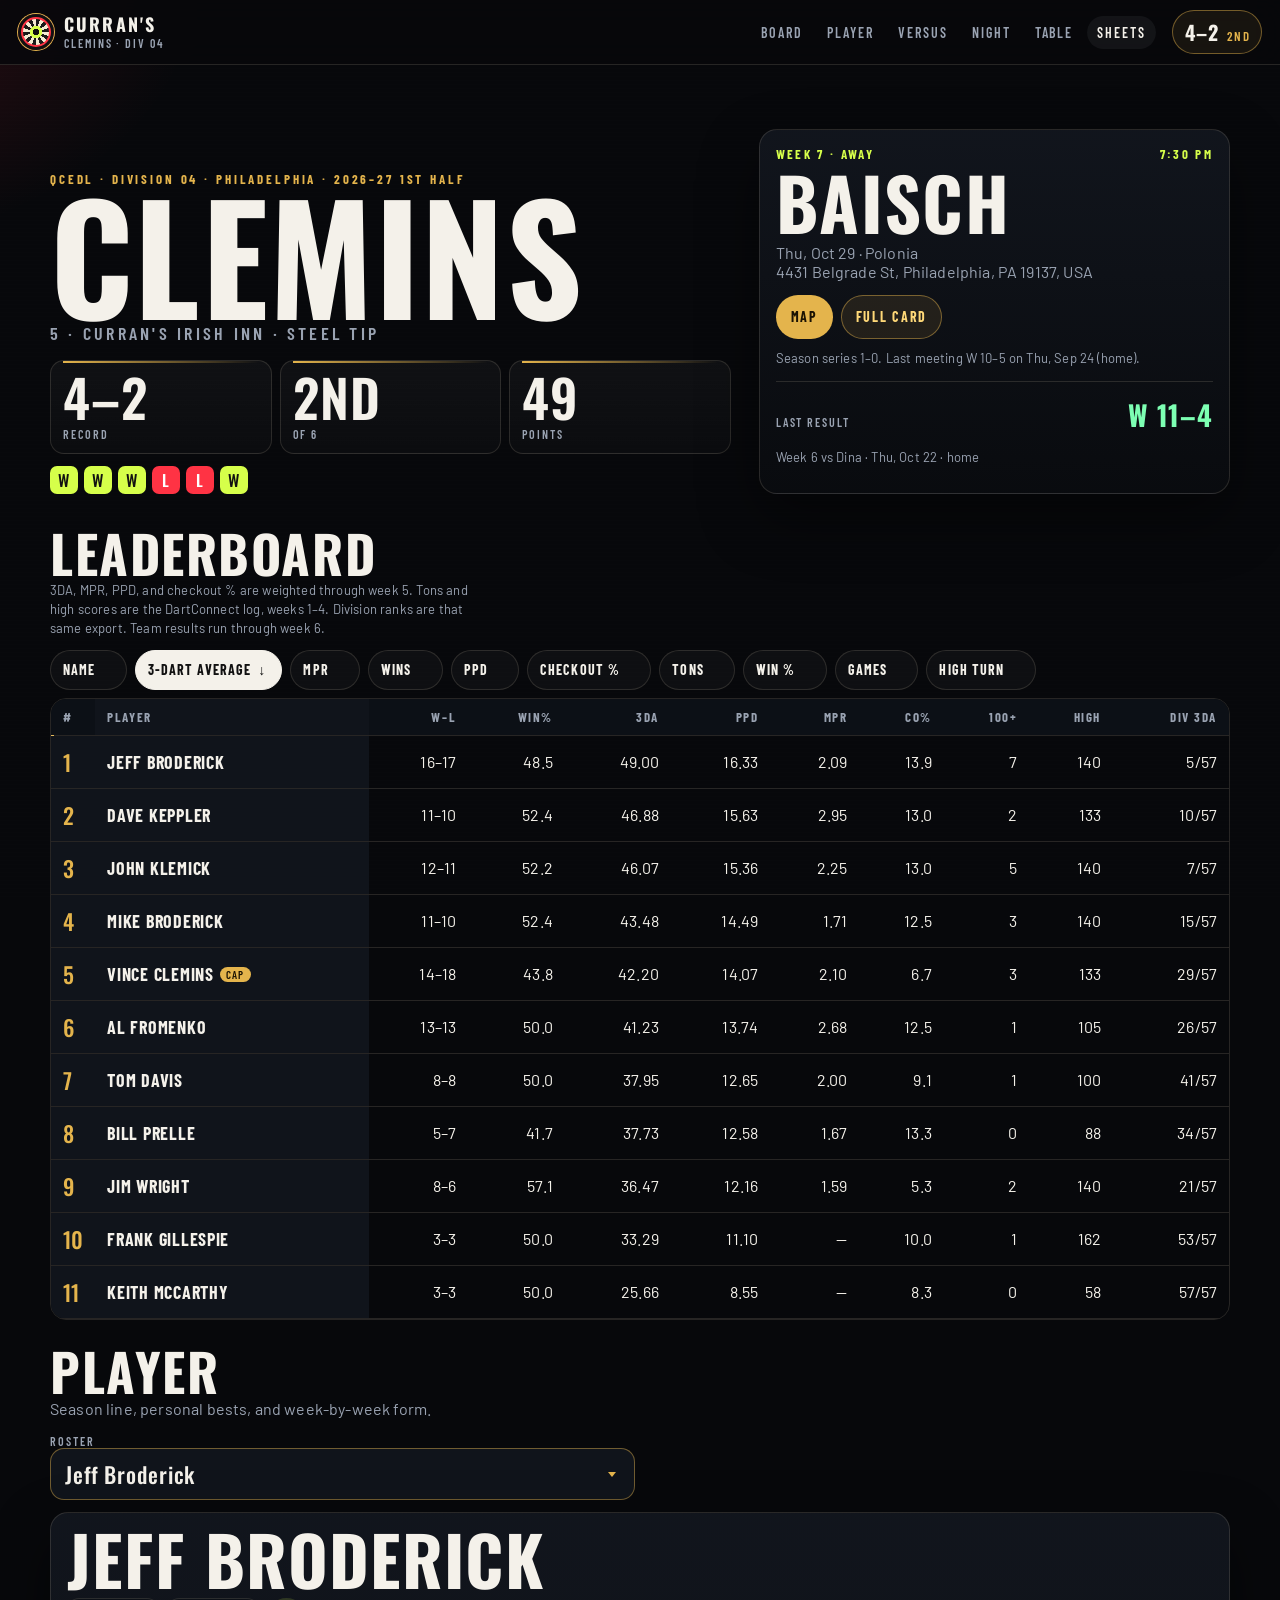
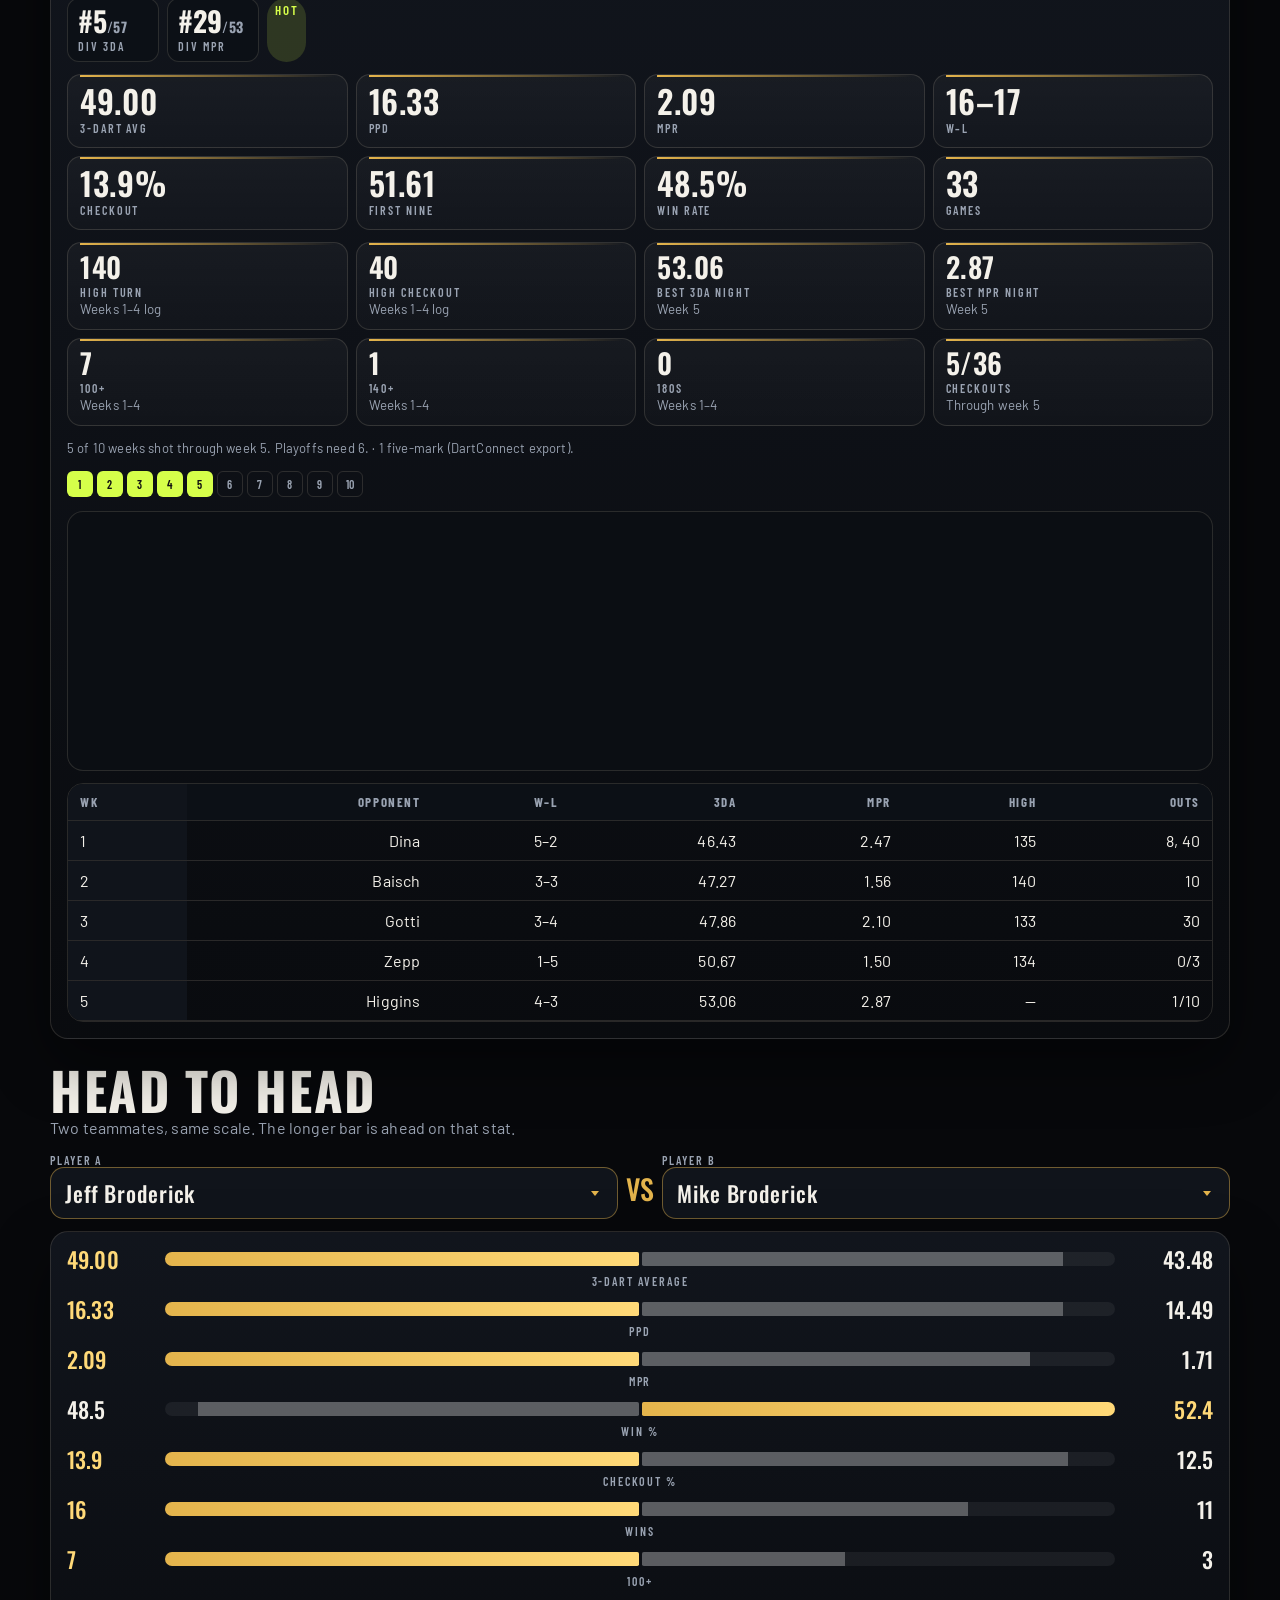
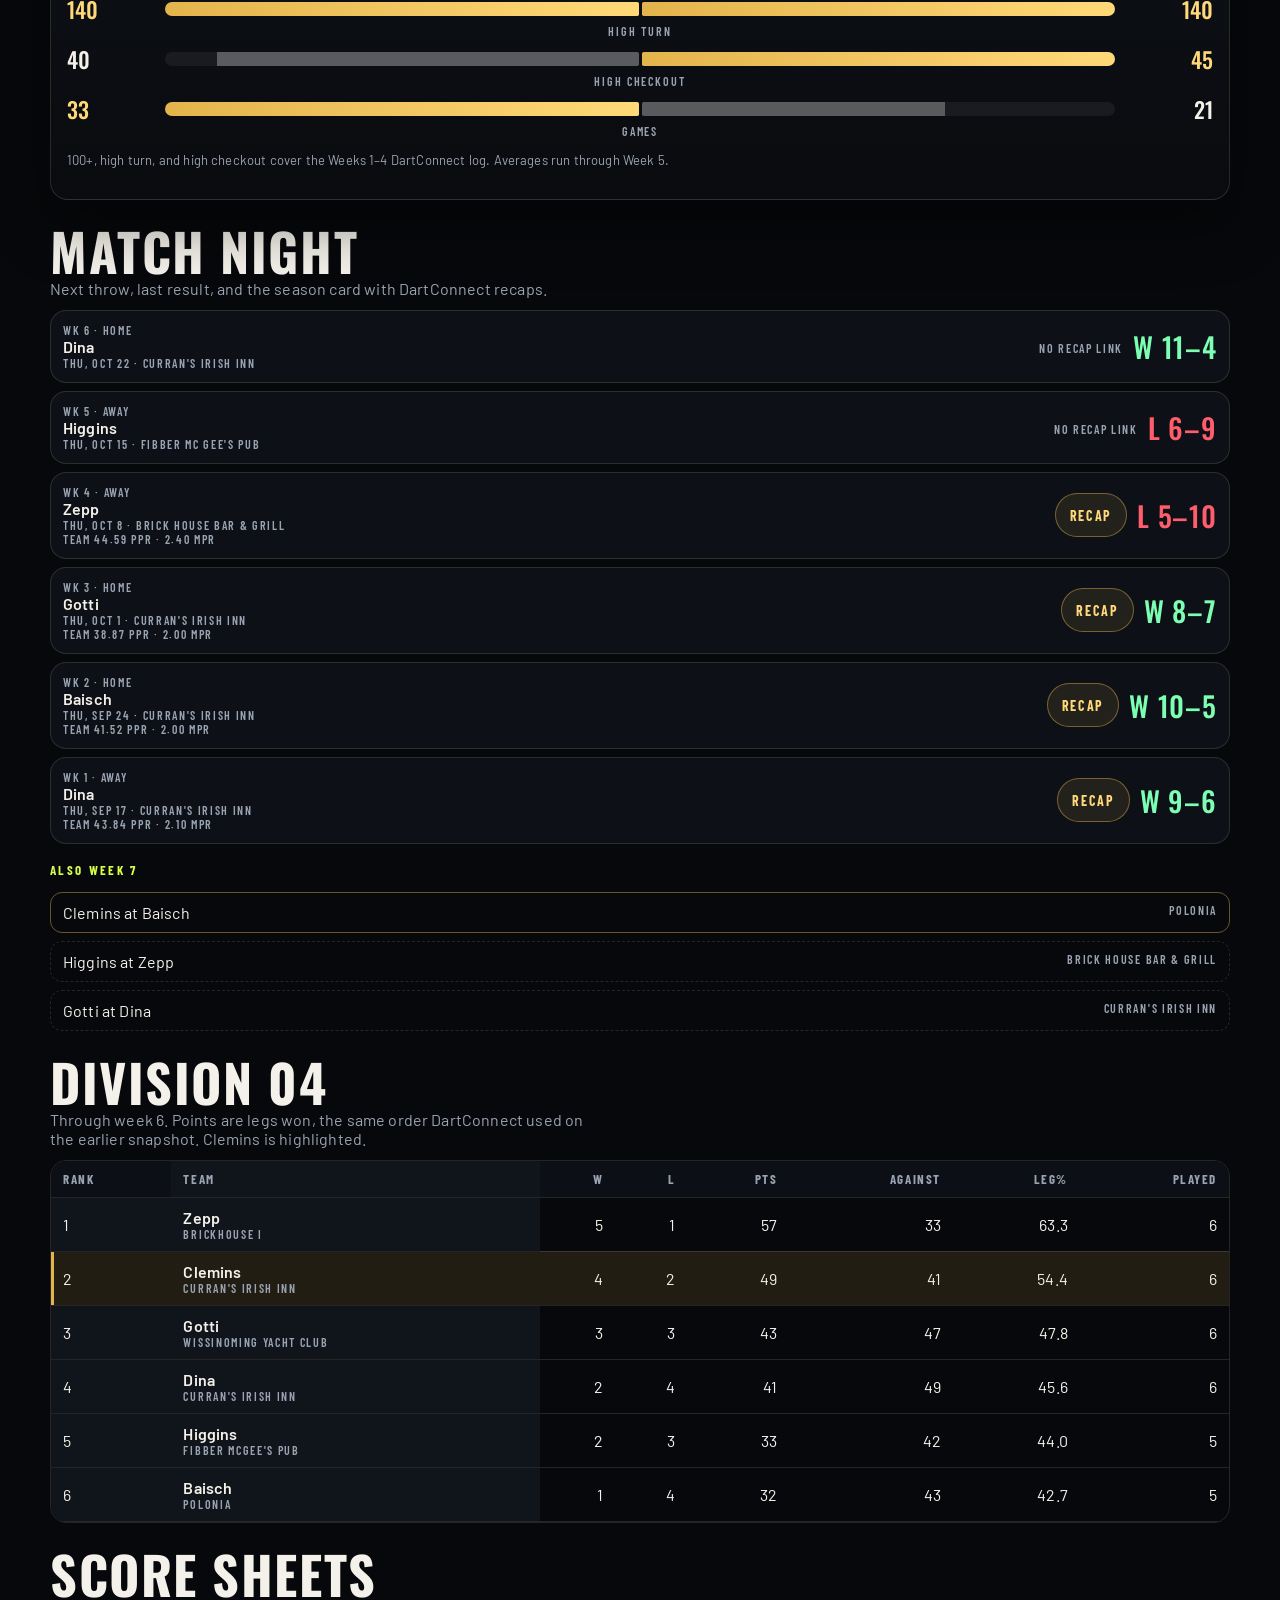
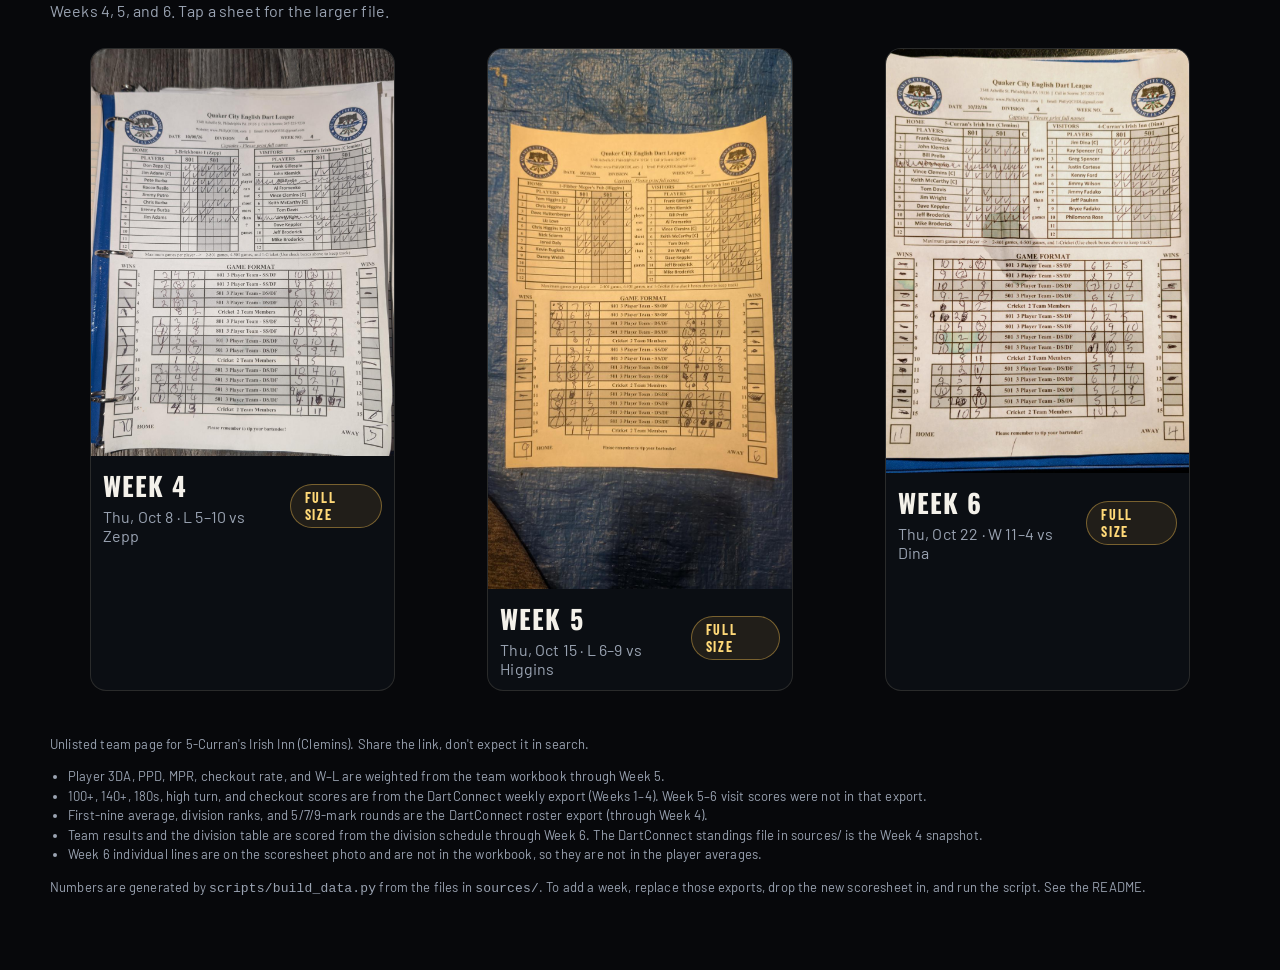
==== index.html @ c2264dbf "Add the Clemins Division 04 board for GitHub Pages. Static scoreboard for 5-Curran's Irish Inn: sort" ====
<!DOCTYPE html>
<html lang="en">
<head>
  <meta charset="utf-8">
  <meta name="viewport" content="width=device-width, initial-scale=1">
  <meta name="robots" content="noindex, nofollow">
  <meta name="theme-color" content="#07080b">
  <title>Clemins · Curran's Irish Inn · QCEDL Division 04</title>
  <meta name="description" content="5-Curran's Irish Inn (Clemins), QCEDL Division 04, Philadelphia. 2026–27 first half leaderboard, player form, head-to-head, standings, and match night.">
  <link rel="canonical" href="https://broderick122.github.io/Div4-darts/">
  <meta property="og:type" content="website">
  <meta property="og:site_name" content="Clemins · Division 04">
  <meta property="og:title" content="Clemins · Curran's Irish Inn · QCEDL Div 04">
  <meta property="og:description" content="Thursday night steel tip. Leaderboard, form charts, head-to-head, standings, and the next match for 5-Curran's Irish Inn (Clemins).">
  <meta property="og:url" content="https://broderick122.github.io/Div4-darts/">
  <meta property="og:image" content="https://broderick122.github.io/Div4-darts/assets/og.jpg">
  <meta property="og:image:width" content="1200">
  <meta property="og:image:height" content="630">
  <meta name="twitter:card" content="summary_large_image">
  <meta name="twitter:title" content="Clemins · Curran's Irish Inn · QCEDL Div 04">
  <meta name="twitter:description" content="Thursday night steel tip. Leaderboard, form, standings, and match night for the Clemins roster.">
  <meta name="twitter:image" content="https://broderick122.github.io/Div4-darts/assets/og.jpg">
  <link rel="icon" href="favicon.svg" type="image/svg+xml">
  <link rel="apple-touch-icon" href="assets/apple-touch.png">
  <link rel="stylesheet" href="css/styles.css">
</head>
<body>
  <a class="skip" href="#board">Skip to the leaderboard</a>
  <header class="top">
    <div class="brand">
      <div class="mark" aria-hidden="true"></div>
      <div>
        <div class="brand-name">CURRAN'S</div>
        <div class="brand-sub">Clemins · Div 04</div>
      </div>
    </div>
    <nav class="top-nav" aria-label="Sections">
      <a href="#board">Board</a>
      <a href="#player">Player</a>
      <a href="#compare">Versus</a>
      <a href="#night">Night</a>
      <a href="#standings">Table</a>
      <a href="#sheets">Sheets</a>
    </nav>
    <div class="record-pill" id="record-pill" aria-live="polite">
      <strong>—</strong><span>DIV 04</span>
    </div>
  </header>

  <main>
    <section class="hero" id="top">
      <div>
        <p class="kicker">QCEDL · Division 04 · Philadelphia · 2026–27 1st half</p>
        <h1>CLEMINS</h1>
        <p class="bar-line">5 · Curran's Irish Inn · Steel tip</p>
        <div class="stat-row" id="hero-stats"></div>
        <div class="form" id="hero-form" aria-label="Season form"></div>
      </div>
      <aside class="next-card" id="hero-next" aria-label="Next match"></aside>
    </section>

    <section id="board">
      <div class="section-head">
        <div>
          <h2>LEADERBOARD</h2>
          <p id="board-blurb" class="board-note"></p>
        </div>
      </div>
      <div class="sorts" id="sorts" role="group" aria-label="Sort the leaderboard"></div>
      <p class="sr" id="sort-status" aria-live="polite"></p>
      <div class="cards" id="board-cards"></div>
      <div class="table-wrap">
        <table class="board-table" id="board-table">
          <thead>
            <tr>
              <th class="name">#</th>
              <th class="name sortable" data-sort="name">Player</th>
              <th class="sortable" data-sort="wins">W–L</th>
              <th class="sortable" data-sort="win_pct">Win%</th>
              <th class="sortable" data-sort="ppr_3da">3DA</th>
              <th class="sortable" data-sort="ppd">PPD</th>
              <th class="sortable" data-sort="mpr">MPR</th>
              <th class="sortable" data-sort="checkout_pct">CO%</th>
              <th class="sortable" data-sort="tons_100">100+</th>
              <th class="sortable" data-sort="high_turn">High</th>
              <th>Div 3DA</th>
            </tr>
          </thead>
          <tbody></tbody>
        </table>
      </div>
    </section>

    <section id="player">
      <div class="section-head">
        <div>
          <h2>PLAYER</h2>
          <p>Season line, personal bests, and week-by-week form.</p>
        </div>
      </div>
      <div class="picker-row">
        <label>
          <span class="lbl">Roster</span>
          <select class="picker" id="player-select" aria-label="Choose a player"></select>
        </label>
      </div>
      <div class="panel profile" id="profile"></div>
    </section>

    <section id="compare">
      <div class="section-head">
        <div>
          <h2>HEAD TO HEAD</h2>
          <p>Two teammates, same scale. The longer bar is ahead on that stat.</p>
        </div>
      </div>
      <div class="vs-head">
        <label>
          <span class="lbl">Player A</span>
          <select class="picker" id="compare-a" aria-label="First teammate"></select>
        </label>
        <div class="vs-mark">VS</div>
        <label>
          <span class="lbl">Player B</span>
          <select class="picker" id="compare-b" aria-label="Second teammate"></select>
        </label>
      </div>
      <div class="panel" style="padding:16px" id="versus"></div>
    </section>

    <section id="night">
      <div class="section-head">
        <div>
          <h2>MATCH NIGHT</h2>
          <p>Next throw, last result, and the season card with DartConnect recaps.</p>
        </div>
      </div>
      <div id="night-body"></div>
    </section>

    <section id="standings">
      <div class="section-head">
        <div>
          <h2>DIVISION 04</h2>
          <p id="stand-blurb"></p>
        </div>
      </div>
      <div class="stand-wrap">
        <table class="stand-table" id="stand-table">
          <thead>
            <tr>
              <th>Rank</th>
              <th class="team">Team</th>
              <th>W</th>
              <th>L</th>
              <th>Pts</th>
              <th>Against</th>
              <th>Leg%</th>
              <th>Played</th>
            </tr>
          </thead>
          <tbody></tbody>
        </table>
      </div>
    </section>

    <section id="sheets">
      <div class="section-head">
        <div>
          <h2>SCORE SHEETS</h2>
          <p>Weeks 4, 5, and 6. Tap a sheet for the larger file.</p>
        </div>
      </div>
      <div class="gallery" id="gallery"></div>
    </section>

    <footer class="colophon" id="colophon"></footer>
  </main>

  <nav class="dock" aria-label="Sections">
    <a href="#board">Board</a>
    <a href="#player">Player</a>
    <a href="#compare">Versus</a>
    <a href="#night">Night</a>
    <a href="#standings">Table</a>
    <a href="#sheets">Sheets</a>
  </nav>

  <div class="lightbox" id="lightbox" hidden>
    <header>
      <strong id="lightbox-title"></strong>
      <div style="display:flex;gap:8px">
        <a class="btn" id="lightbox-full" href="" target="_blank" rel="noopener">Full size</a>
        <button class="btn solid" type="button" id="lightbox-close">Close</button>
      </div>
    </header>
    <div class="frame">
      <img id="lightbox-img" alt="">
    </div>
  </div>

  <script src="js/vendor/chart.umd.min.js"></script>
  <script src="js/app.js"></script>
</body>
</html>
---- css/styles.css ----
/* Oswald and Barlow are used under the SIL Open Font License. */

@font-face {
  font-family: "Oswald";
  src: url("../fonts/oswald-500.woff2") format("woff2");
  font-weight: 500;
  font-style: normal;
  font-display: swap;
}
@font-face {
  font-family: "Oswald";
  src: url("../fonts/oswald-600.woff2") format("woff2");
  font-weight: 600;
  font-style: normal;
  font-display: swap;
}
@font-face {
  font-family: "Oswald";
  src: url("../fonts/oswald-700.woff2") format("woff2");
  font-weight: 700;
  font-style: normal;
  font-display: swap;
}
@font-face {
  font-family: "Barlow";
  src: url("../fonts/barlow-400.woff2") format("woff2");
  font-weight: 400;
  font-style: normal;
  font-display: swap;
}
@font-face {
  font-family: "Barlow";
  src: url("../fonts/barlow-500.woff2") format("woff2");
  font-weight: 500;
  font-style: normal;
  font-display: swap;
}
@font-face {
  font-family: "Barlow";
  src: url("../fonts/barlow-600.woff2") format("woff2");
  font-weight: 600;
  font-style: normal;
  font-display: swap;
}
@font-face {
  font-family: "Barlow Condensed";
  src: url("../fonts/barlow-condensed-600.woff2") format("woff2");
  font-weight: 600;
  font-style: normal;
  font-display: swap;
}
@font-face {
  font-family: "Barlow Condensed";
  src: url("../fonts/barlow-condensed-700.woff2") format("woff2");
  font-weight: 700;
  font-style: normal;
  font-display: swap;
}

:root {
  --bg: #07080b;
  --bg-raise: #10141b;
  --line: rgba(232, 220, 190, 0.14);
  --line-strong: rgba(228, 180, 76, 0.45);
  --brass: #e4b44c;
  --brass-2: #ffd978;
  --red: #ff3344;
  --green: #d6ff4a;
  --ice: #f4f1ea;
  --muted: #9aa3b2;
  --win: #7dffb3;
  --loss: #ff5d6c;
  --shadow: 0 24px 60px rgba(0, 0, 0, 0.45);
  --sans: "Barlow", "Avenir Next", "Segoe UI", sans-serif;
  --cond: "Barlow Condensed", "Oswald", "Arial Narrow", sans-serif;
  --display: "Oswald", "Impact", "Arial Narrow", sans-serif;
  --dock: 74px;
}

* { box-sizing: border-box; }
html { scroll-behavior: smooth; }
body {
  margin: 0;
  min-height: 100vh;
  color: var(--ice);
  font-family: var(--sans);
  background:
    radial-gradient(1000px 520px at 110% -10%, rgba(228, 180, 76, 0.16), transparent 60%),
    radial-gradient(820px 480px at -20% 0%, rgba(255, 40, 60, 0.2), transparent 55%),
    radial-gradient(700px 400px at 50% 110%, rgba(214, 255, 74, 0.05), transparent 50%),
    var(--bg);
  letter-spacing: 0.01em;
}
body::before {
  content: "";
  position: fixed;
  inset: 0;
  pointer-events: none;
  background-image: linear-gradient(rgba(255, 255, 255, 0.025) 1px, transparent 1px);
  background-size: 100% 4px;
  mix-blend-mode: overlay;
  opacity: 0.35;
  z-index: 0;
}
a { color: var(--brass-2); text-decoration-thickness: 1px; text-underline-offset: 3px; }
button, select { font: inherit; color: inherit; }
img { max-width: 100%; display: block; }
.skip {
  position: absolute;
  left: 12px;
  top: -40px;
  background: var(--brass);
  color: #111;
  padding: 8px 12px;
  z-index: 20;
}
.skip:focus { top: 12px; }

.top {
  position: sticky;
  top: 0;
  z-index: 30;
  display: flex;
  align-items: center;
  gap: 16px;
  padding: 10px 18px;
  background: rgba(7, 8, 11, 0.86);
  border-bottom: 1px solid var(--line);
  backdrop-filter: blur(16px);
}
.brand {
  display: flex;
  align-items: center;
  gap: 10px;
  min-width: 0;
}
.mark {
  width: 36px;
  height: 36px;
  flex: 0 0 auto;
  border-radius: 50%;
  background:
    radial-gradient(circle at 50% 50%, #111 0 3px, #d6ff4a 3.5px 6px, transparent 6.5px),
    repeating-conic-gradient(from 0deg, #1a1a1a 0 18deg, #f3ead2 0 36deg);
  box-shadow: inset 0 0 0 3px #111, inset 0 0 0 5px var(--red), 0 0 0 1px var(--brass);
}
.brand-name {
  font-family: var(--display);
  font-weight: 700;
  letter-spacing: 0.12em;
  font-size: 18px;
  line-height: 1;
}
.brand-sub {
  margin-top: 3px;
  color: var(--muted);
  font-family: var(--cond);
  letter-spacing: 0.16em;
  font-size: 12px;
  text-transform: uppercase;
}
.top-nav {
  display: none;
  gap: 4px;
  margin-left: auto;
}
.top-nav a, .dock a {
  color: var(--muted);
  text-decoration: none;
  font-family: var(--cond);
  letter-spacing: 0.14em;
  text-transform: uppercase;
  font-size: 14px;
  font-weight: 600;
}
.top-nav a {
  padding: 8px 10px;
  border-radius: 999px;
}
.top-nav a.active, .top-nav a:hover { color: var(--ice); background: rgba(255, 255, 255, 0.05); }
.record-pill {
  margin-left: auto;
  display: flex;
  align-items: baseline;
  gap: 8px;
  padding: 6px 10px 6px 12px;
  border: 1px solid var(--line-strong);
  border-radius: 999px;
  background: rgba(228, 180, 76, 0.08);
}
.record-pill strong {
  font-family: var(--display);
  font-size: 20px;
  letter-spacing: 0.04em;
}
.record-pill span {
  color: var(--brass);
  font-family: var(--cond);
  letter-spacing: 0.14em;
  font-size: 13px;
}

main {
  position: relative;
  z-index: 1;
  width: min(1180px, calc(100% - 28px));
  margin: 0 auto;
  padding-bottom: calc(var(--dock) + 28px);
}

.hero {
  display: grid;
  gap: 18px;
  padding: 22px 0 8px;
}
.kicker {
  margin: 0;
  color: var(--brass);
  font-family: var(--cond);
  letter-spacing: 0.22em;
  text-transform: uppercase;
  font-size: 13px;
  font-weight: 700;
}
.hero h1 {
  margin: 6px 0 0;
  font-family: var(--display);
  font-weight: 700;
  font-size: clamp(72px, 18vw, 148px);
  line-height: 0.82;
  letter-spacing: 0.01em;
}
.hero .bar-line {
  margin: 8px 0 0;
  color: var(--muted);
  font-family: var(--cond);
  letter-spacing: 0.18em;
  text-transform: uppercase;
  font-size: 18px;
}
.stat-row {
  display: grid;
  grid-template-columns: repeat(3, 1fr);
  gap: 8px;
  margin-top: 16px;
}
.stat-row article, .tile {
  background: linear-gradient(180deg, rgba(255, 255, 255, 0.04), rgba(255, 255, 255, 0.02));
  border: 1px solid var(--line);
  border-radius: 14px;
  padding: 10px 12px 12px;
  position: relative;
  overflow: hidden;
}
.stat-row article::after, .tile::after {
  content: "";
  position: absolute;
  left: 12px;
  right: 12px;
  top: 0;
  height: 2px;
  background: linear-gradient(90deg, var(--brass), transparent);
}
.stat-row .num, .tile .num, .best .num {
  font-family: var(--display);
  font-weight: 600;
  font-size: clamp(32px, 8vw, 48px);
  line-height: 1;
  letter-spacing: 0.02em;
}
.lbl {
  display: block;
  margin-top: 4px;
  color: var(--muted);
  font-family: var(--cond);
  letter-spacing: 0.16em;
  text-transform: uppercase;
  font-size: 12px;
}
.form {
  display: flex;
  gap: 6px;
  margin-top: 12px;
  flex-wrap: wrap;
}
.form i {
  width: 28px;
  height: 28px;
  display: grid;
  place-items: center;
  border-radius: 7px;
  font-family: var(--display);
  font-style: normal;
  font-size: 16px;
}
.form i.W { background: var(--green); color: #111; }
.form i.L { background: var(--red); color: white; }
.W { color: var(--win); }
.L { color: var(--loss); }

.next-card, .panel {
  background: linear-gradient(180deg, rgba(18, 22, 30, 0.95), rgba(10, 12, 16, 0.92));
  border: 1px solid var(--line);
  border-radius: 18px;
  box-shadow: var(--shadow);
  position: relative;
}
.next-card { padding: 16px 16px 14px; }
.next-card .eyebrow, .section-label {
  display: flex;
  justify-content: space-between;
  gap: 8px;
  color: var(--green);
  font-family: var(--cond);
  letter-spacing: 0.18em;
  text-transform: uppercase;
  font-size: 13px;
  font-weight: 700;
}
.next-card h2 {
  margin: 8px 0 0;
  font-family: var(--display);
  font-size: clamp(42px, 12vw, 72px);
  line-height: 0.9;
  letter-spacing: 0.02em;
}
.next-meta { margin: 8px 0 0; color: var(--muted); }
.next-actions { display: flex; flex-wrap: wrap; gap: 8px; margin-top: 14px; }
.btn {
  display: inline-flex;
  align-items: center;
  justify-content: center;
  min-height: 44px;
  padding: 0 14px;
  border-radius: 999px;
  border: 1px solid var(--line-strong);
  background: rgba(228, 180, 76, 0.1);
  color: var(--brass-2);
  text-decoration: none;
  font-family: var(--cond);
  letter-spacing: 0.12em;
  text-transform: uppercase;
  font-weight: 700;
  font-size: 14px;
  cursor: pointer;
}
.btn.solid { background: var(--brass); color: #1a1203; border-color: transparent; }
.btn:hover { filter: brightness(1.08); }
.btn:focus-visible, a:focus-visible, select:focus-visible, button:focus-visible {
  outline: 2px solid var(--brass-2);
  outline-offset: 2px;
}
.last-line {
  margin-top: 12px;
  padding-top: 12px;
  border-top: 1px solid var(--line);
  display: flex;
  justify-content: space-between;
  gap: 10px;
  align-items: baseline;
}
.last-line strong { font-family: var(--display); font-size: 28px; letter-spacing: 0.03em; }

section { margin-top: 28px; scroll-margin-top: 72px; }
.section-head {
  display: flex;
  justify-content: space-between;
  align-items: flex-end;
  gap: 12px;
  margin-bottom: 12px;
}
.section-head h2 {
  margin: 0;
  font-family: var(--display);
  font-size: clamp(32px, 8vw, 52px);
  letter-spacing: 0.03em;
  line-height: 0.9;
}
.section-head p { margin: 4px 0 0; color: var(--muted); max-width: 62ch; }

.sorts {
  display: flex;
  gap: 8px;
  overflow-x: auto;
  padding-bottom: 8px;
  scrollbar-width: none;
}
.sorts::-webkit-scrollbar { display: none; }
.sorts button {
  flex: 0 0 auto;
  min-height: 40px;
  border-radius: 999px;
  border: 1px solid var(--line);
  background: rgba(255, 255, 255, 0.03);
  padding: 0 12px;
  font-family: var(--cond);
  letter-spacing: 0.08em;
  text-transform: uppercase;
  font-weight: 700;
  font-size: 14px;
  cursor: pointer;
}
.sorts button[aria-pressed="true"] {
  background: var(--ice);
  color: #111;
  border-color: var(--ice);
}
.sorts button .arrow { display: inline-block; width: 1em; }

.board-note, .fine {
  color: var(--muted);
  font-size: 13px;
  line-height: 1.45;
}
.cards { display: grid; gap: 8px; }
.player-card, .board-table tbody tr {
  cursor: pointer;
}
.player-card {
  display: grid;
  grid-template-columns: auto 1fr auto;
  gap: 10px;
  align-items: center;
  padding: 12px;
  border-radius: 16px;
  border: 1px solid var(--line);
  background: rgba(16, 20, 27, 0.85);
}
.player-card.is-selected, .board-table tbody tr.is-selected {
  border-color: var(--line-strong);
  box-shadow: inset 3px 0 0 var(--brass);
}
.rank-no {
  font-family: var(--display);
  font-size: 22px;
  color: var(--brass);
  width: 28px;
}
.who { min-width: 0; }
.who b {
  display: block;
  font-family: var(--cond);
  font-size: 20px;
  letter-spacing: 0.04em;
  text-transform: uppercase;
  font-weight: 700;
  white-space: nowrap;
  overflow: hidden;
  text-overflow: ellipsis;
}
.who small { color: var(--muted); }
.big-stat {
  text-align: right;
  font-family: var(--display);
  font-size: 30px;
  line-height: 1;
}
.big-stat span {
  display: block;
  font-family: var(--cond);
  font-size: 12px;
  letter-spacing: 0.14em;
  color: var(--muted);
}
.mini-stats {
  grid-column: 1 / -1;
  display: flex;
  flex-wrap: wrap;
  gap: 8px 12px;
  color: var(--muted);
  font-family: var(--cond);
  letter-spacing: 0.06em;
  text-transform: uppercase;
  font-size: 14px;
}
.mini-stats b { color: var(--ice); font-weight: 600; }
.cap {
  display: inline-block;
  margin-left: 6px;
  padding: 1px 6px;
  border-radius: 999px;
  background: var(--brass);
  color: #1a1203;
  font-family: var(--cond);
  font-size: 11px;
  letter-spacing: 0.12em;
  vertical-align: 2px;
}
.badge {
  display: inline-flex;
  align-items: center;
  gap: 4px;
  padding: 2px 7px;
  border-radius: 999px;
  border: 1px solid var(--line);
  color: var(--brass-2);
  font-family: var(--cond);
  letter-spacing: 0.08em;
  font-size: 12px;
}
.badge.hot { border-color: rgba(214, 255, 74, 0.5); color: var(--green); }

.table-wrap { display: none; overflow-x: auto; border-radius: 16px; border: 1px solid var(--line); }
.board-table, .stand-table, .log {
  width: 100%;
  border-collapse: collapse;
  min-width: 760px;
}
.board-table th, .board-table td, .stand-table th, .stand-table td, .log th, .log td {
  padding: 10px 12px;
  text-align: right;
  border-bottom: 1px solid var(--line);
  white-space: nowrap;
}
.board-table th, .stand-table th, .log th {
  font-family: var(--cond);
  letter-spacing: 0.12em;
  text-transform: uppercase;
  font-size: 13px;
  color: var(--muted);
  font-weight: 700;
  background: #0c1016;
  position: sticky;
  top: 0;
}
.board-table th.sortable { cursor: pointer; }
.board-table td:first-child, .board-table th:first-child,
.stand-table td:first-child, .stand-table th:first-child,
.log td:first-child, .log th:first-child,
.board-table td.name, .board-table th.name,
.stand-table td.team, .stand-table th.team {
  text-align: left;
  position: sticky;
  left: 0;
  background: #10141b;
  z-index: 1;
}
.board-table th:first-child, .stand-table th:first-child { z-index: 2; background: #0c1016; }
.board-table tbody tr:hover { background: rgba(228, 180, 76, 0.05); }
.name-btn {
  background: none;
  border: 0;
  padding: 0;
  cursor: pointer;
  color: var(--ice);
  font-family: var(--cond);
  font-size: 18px;
  letter-spacing: 0.04em;
  text-transform: uppercase;
  font-weight: 700;
}
.stand-table { min-width: 640px; }
.stand-table tr.us td {
  background: rgba(228, 180, 76, 0.12);
  color: var(--ice);
}
.stand-table tr.us td:first-child { box-shadow: inset 3px 0 0 var(--brass); }
.stand-wrap, .log-wrap {
  overflow-x: auto;
  border: 1px solid var(--line);
  border-radius: 16px;
}

.picker-row { display: grid; gap: 10px; margin-bottom: 12px; }
select.picker {
  width: 100%;
  min-height: 52px;
  appearance: none;
  background: #10141b url("data:image/svg+xml;utf8,<svg xmlns='http://www.w3.org/2000/svg' width='16' height='16' viewBox='0 0 16 16'><path fill='%23e4b44c' d='M4 6l4 5 4-5z'/></svg>") no-repeat right 14px center;
  border: 1px solid var(--line-strong);
  border-radius: 14px;
  padding: 0 42px 0 14px;
  font-family: var(--display);
  font-size: 22px;
  letter-spacing: 0.04em;
}
.profile {
  padding: 16px;
}
.profile-top {
  display: flex;
  justify-content: space-between;
  gap: 12px;
  align-items: flex-start;
}
.profile h3 {
  margin: 0;
  font-family: var(--display);
  font-size: clamp(40px, 10vw, 68px);
  line-height: 0.88;
  letter-spacing: 0.02em;
}
.ranks { display: flex; flex-wrap: wrap; gap: 8px; margin-top: 10px; }
.rank-plate {
  min-width: 92px;
  padding: 8px 10px;
  border-radius: 12px;
  border: 1px solid var(--line);
  background: #0c1016;
}
.rank-plate b {
  display: block;
  font-family: var(--display);
  font-size: 28px;
  line-height: 1;
}
.rank-plate b small { font-size: 14px; color: var(--muted); }
.tiles, .bests {
  display: grid;
  grid-template-columns: repeat(2, 1fr);
  gap: 8px;
  margin-top: 12px;
}
.tile .num { font-size: 32px; }
.best .num { font-size: 28px; }
.best small { color: var(--muted); display: block; margin-top: 2px; }
.chart-box {
  margin-top: 14px;
  padding: 12px;
  border-radius: 16px;
  border: 1px solid var(--line);
  background: #0b0e13;
  height: 260px;
}
.chart-box canvas { width: 100% !important; height: 100% !important; }
.attend {
  display: flex;
  gap: 4px;
  margin-top: 12px;
  flex-wrap: wrap;
}
.attend i {
  width: 26px;
  height: 26px;
  border-radius: 6px;
  display: grid;
  place-items: center;
  font-style: normal;
  font-family: var(--cond);
  font-size: 12px;
  border: 1px solid var(--line);
  color: var(--muted);
}
.attend i.on { background: var(--green); color: #111; border-color: transparent; }
.attend i.off { background: rgba(255, 51, 68, 0.2); color: var(--loss); }
.trend {
  font-family: var(--cond);
  letter-spacing: 0.14em;
  text-transform: uppercase;
  font-size: 13px;
  padding: 4px 8px;
  border-radius: 999px;
}
.trend.hot { background: rgba(214, 255, 74, 0.15); color: var(--green); }
.trend.cold { background: rgba(255, 51, 68, 0.15); color: var(--loss); }
.trend.steady { background: rgba(255, 255, 255, 0.06); color: var(--muted); }

.vs-head {
  display: grid;
  grid-template-columns: 1fr;
  gap: 8px;
  align-items: end;
  margin-bottom: 12px;
}
.vs-mark {
  display: none;
  font-family: var(--display);
  font-size: 28px;
  color: var(--brass);
  padding-bottom: 10px;
  text-align: center;
}
.vs-row {
  display: grid;
  grid-template-columns: 72px 1fr 72px;
  gap: 8px;
  align-items: center;
  margin-bottom: 10px;
}
.vs-num {
  font-family: var(--display);
  font-size: 22px;
  line-height: 1;
}
.vs-num.right { text-align: right; }
.vs-num.winner { color: var(--brass-2); }
.track {
  position: relative;
  height: 14px;
  display: grid;
  grid-template-columns: 1fr 1fr;
  gap: 3px;
}
.track span {
  display: block;
  height: 14px;
  background: rgba(255, 255, 255, 0.06);
  position: relative;
  overflow: hidden;
  border-radius: 2px;
}
.track span.left { direction: rtl; border-radius: 8px 2px 2px 8px; }
.track span.right { border-radius: 2px 8px 8px 2px; }
.track i {
  display: block;
  height: 100%;
  width: 0;
  background: rgba(255, 255, 255, 0.28);
  transition: width 0.55s cubic-bezier(.2,.7,.2,1);
}
.track span.left i { margin-left: auto; }
.track i.win { background: linear-gradient(90deg, var(--brass), var(--brass-2)); }
.vs-label {
  grid-column: 1 / -1;
  text-align: center;
  color: var(--muted);
  font-family: var(--cond);
  letter-spacing: 0.16em;
  text-transform: uppercase;
  font-size: 12px;
  margin-top: -4px;
}

.results { display: grid; gap: 8px; }
.result {
  display: grid;
  grid-template-columns: 1fr auto;
  gap: 8px 10px;
  align-items: center;
  padding: 12px;
  border-radius: 16px;
  border: 1px solid var(--line);
  background: rgba(16, 20, 27, 0.8);
}
.result .btn { grid-column: 1 / -1; justify-self: start; }
.result .score {
  font-family: var(--display);
  font-size: 28px;
  letter-spacing: 0.03em;
  text-align: right;
}
.result .W { color: var(--win); }
.result .L { color: var(--loss); }
.ha {
  font-family: var(--cond);
  letter-spacing: 0.14em;
  text-transform: uppercase;
  font-size: 12px;
  color: var(--muted);
}
.slate { margin-top: 14px; display: grid; gap: 8px; }
.slate article {
  padding: 10px 12px;
  border-radius: 12px;
  border: 1px dashed var(--line);
  display: flex;
  justify-content: space-between;
  gap: 8px;
}
.slate article.us { border-style: solid; border-color: var(--line-strong); }

.gallery { display: grid; gap: 12px; }
.shot {
  border: 1px solid var(--line);
  border-radius: 16px;
  overflow: hidden;
  background: #0b0e13;
}
.shot img { width: 100%; height: auto; background: #111; }
.shot figcaption {
  display: flex;
  justify-content: space-between;
  gap: 8px;
  align-items: center;
  padding: 10px 12px 12px;
}
.shot h3 { margin: 0; font-family: var(--display); letter-spacing: 0.04em; font-size: 26px; }
.shot p { margin: 2px 0 0; color: var(--muted); }

.lightbox {
  position: fixed;
  inset: 0;
  z-index: 50;
  background: rgba(0, 0, 0, 0.88);
  display: grid;
  grid-template-rows: auto 1fr;
  padding: 12px;
}
.lightbox[hidden] { display: none; }
.lightbox header { display: flex; justify-content: space-between; gap: 8px; align-items: center; }
.lightbox img { max-height: calc(100vh - 90px); margin: 8px auto; object-fit: contain; }
.lightbox .frame { overflow: auto; }

footer.colophon {
  margin-top: 28px;
  padding-bottom: 12px;
  color: var(--muted);
  font-size: 13px;
  line-height: 1.5;
}
footer.colophon ul { padding-left: 18px; }

.dock {
  position: fixed;
  left: 0;
  right: 0;
  bottom: 0;
  z-index: 40;
  display: grid;
  grid-template-columns: repeat(6, 1fr);
  gap: 0;
  background: rgba(7, 8, 11, 0.94);
  border-top: 1px solid var(--line);
  backdrop-filter: blur(16px);
  padding: 6px 4px calc(6px + env(safe-area-inset-bottom));
}
.dock a {
  display: flex;
  flex-direction: column;
  align-items: center;
  justify-content: center;
  gap: 2px;
  min-height: 48px;
  font-size: 11px;
  letter-spacing: 0.08em;
}
.dock a.active { color: var(--brass-2); }
.dock svg { width: 18px; height: 18px; stroke: currentColor; fill: none; stroke-width: 1.8; }

.sr {
  position: absolute;
  width: 1px;
  height: 1px;
  overflow: hidden;
  clip: rect(0 0 0 0);
}

@media (min-width: 800px) {
  .top-nav { display: flex; }
  .record-pill { margin-left: 0; }
  .hero {
    grid-template-columns: 1.3fr 0.9fr;
    align-items: end;
    padding-top: 36px;
    gap: 28px;
  }
  .tiles, .bests { grid-template-columns: repeat(4, 1fr); }
  .cards { display: none; }
  .table-wrap { display: block; }
  .gallery { grid-template-columns: repeat(3, 1fr); }
  .picker-row { grid-template-columns: 1fr 1fr; }
  main { padding-bottom: 48px; }
  .dock { display: none; }
  .vs-head { grid-template-columns: 1fr auto 1fr; }
  .vs-mark { display: block; }
  .vs-row { grid-template-columns: 90px 1fr 90px; }
  .result { grid-template-columns: 1fr auto auto; }
  .result .btn { grid-column: auto; }
  .stat-row .num { font-size: 52px; }
}

@media (prefers-reduced-motion: reduce) {
  html { scroll-behavior: auto; }
  *, *::before, *::after {
    animation: none !important;
    transition: none !important;
  }
}
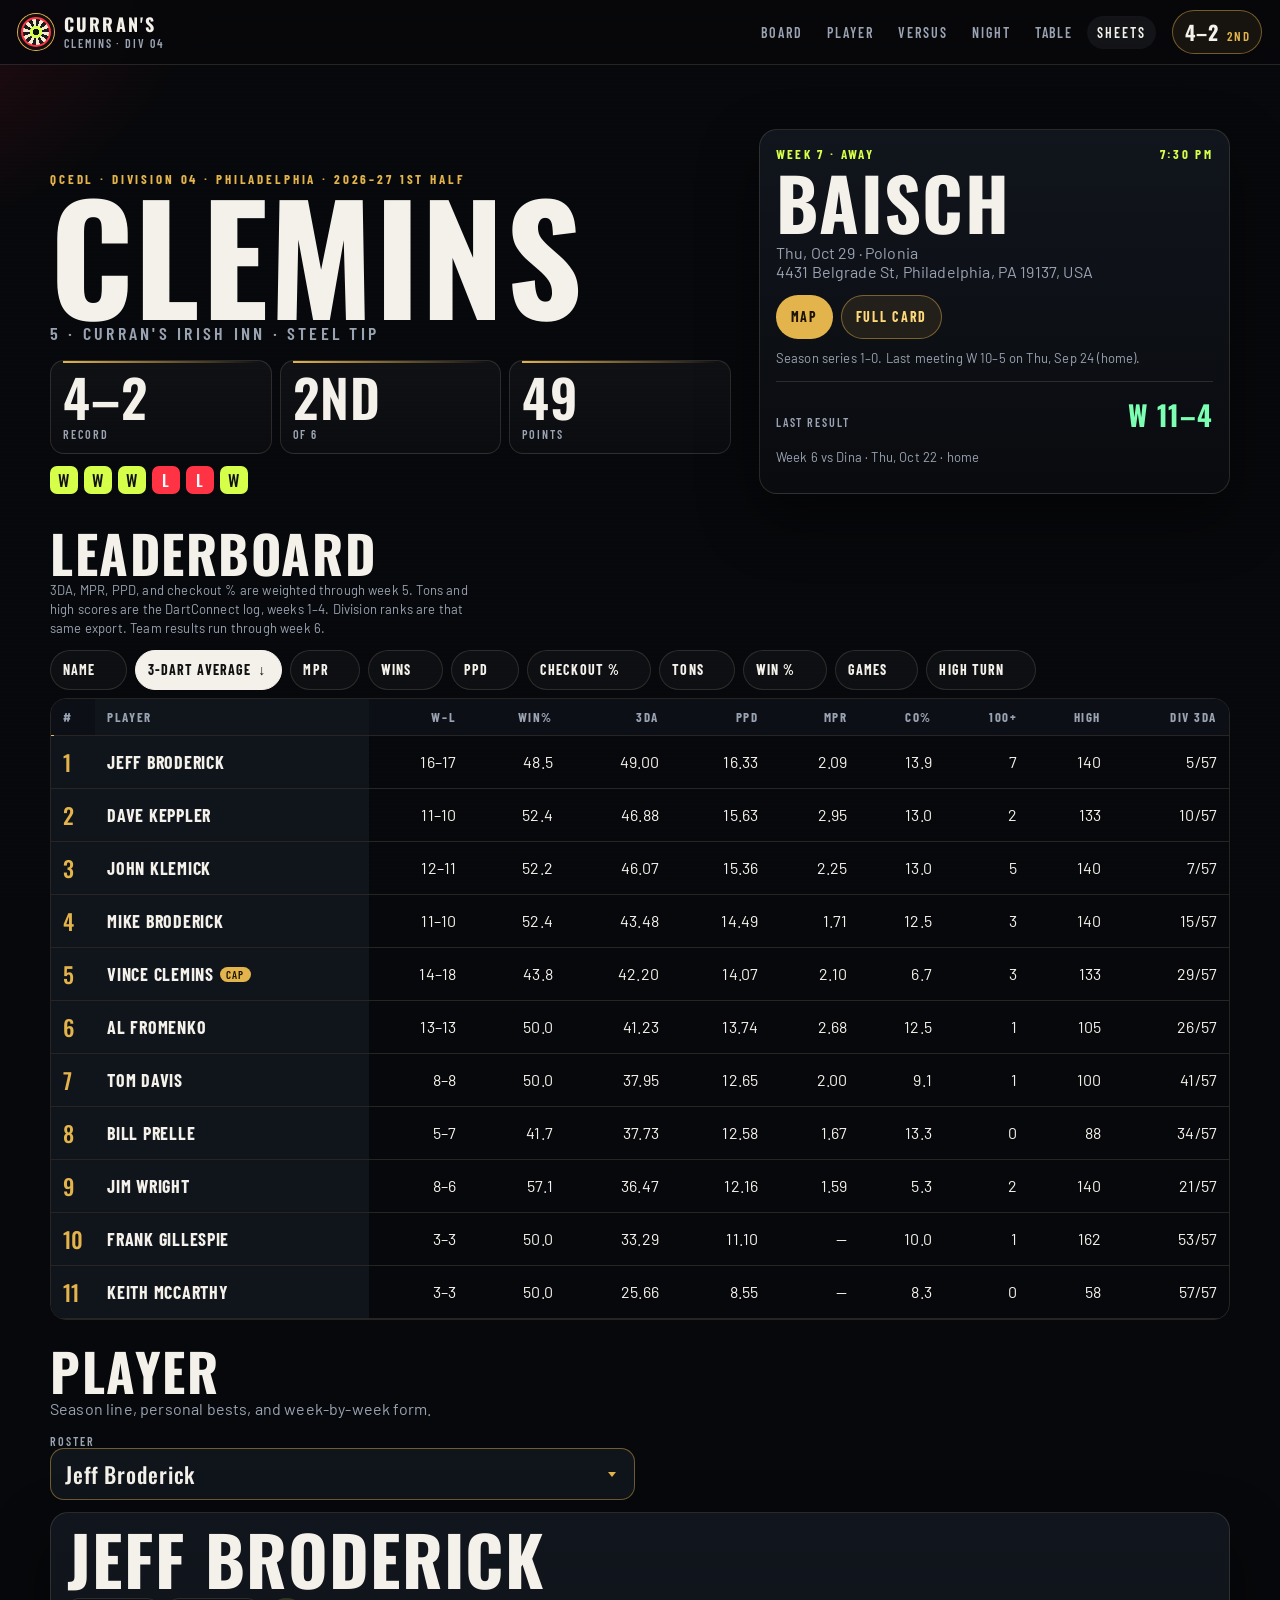
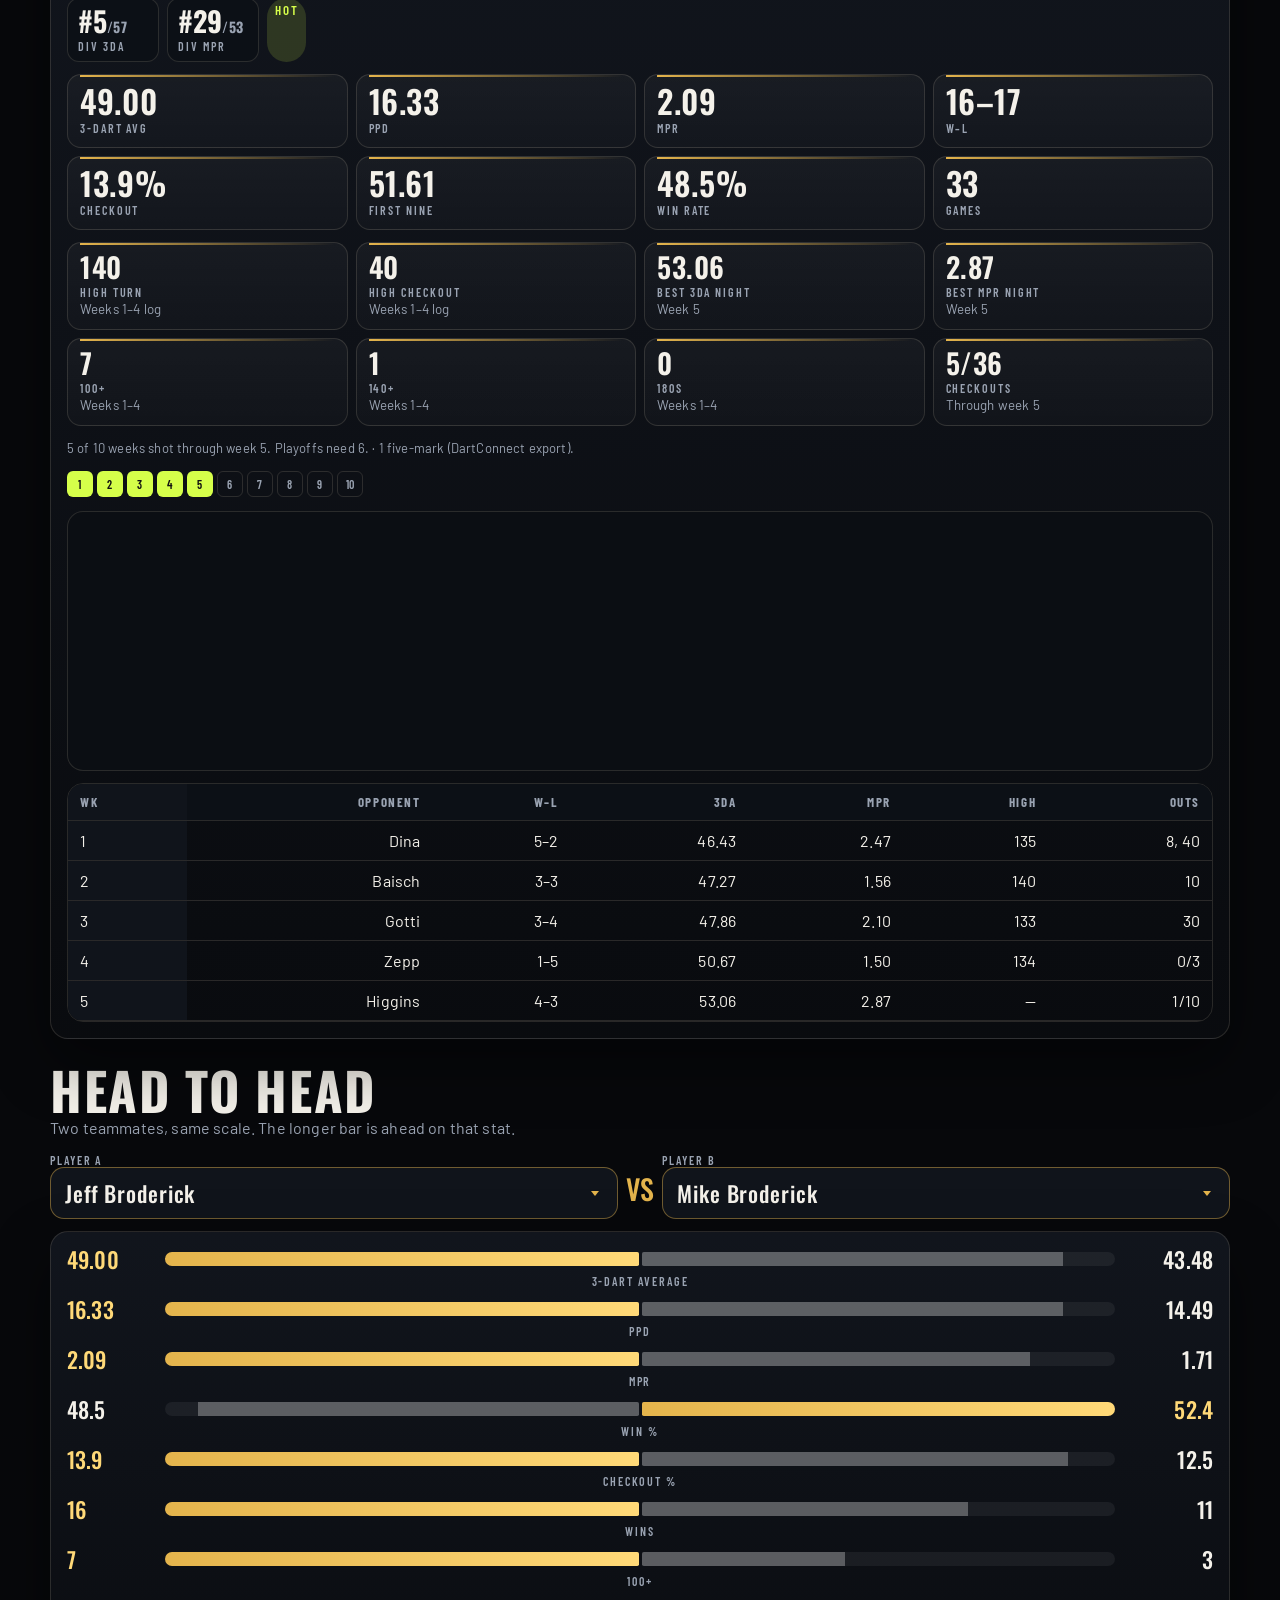
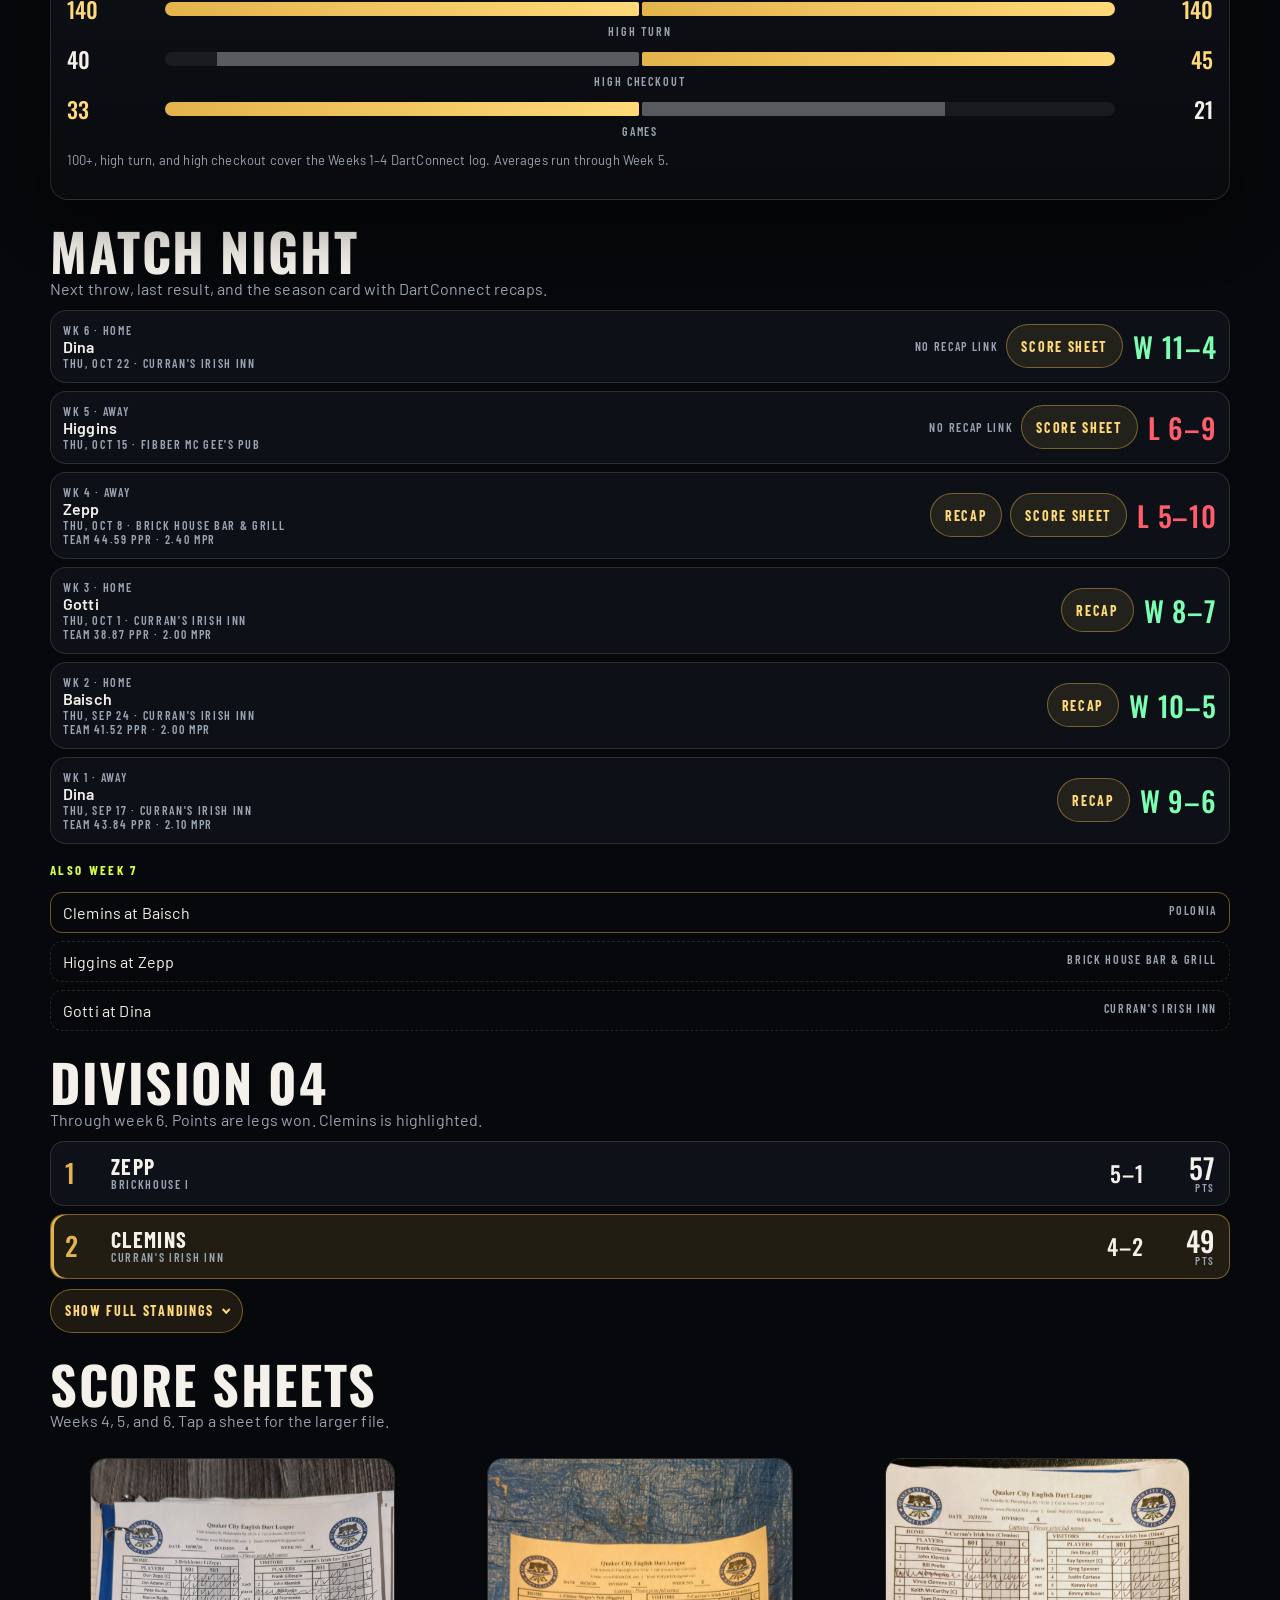
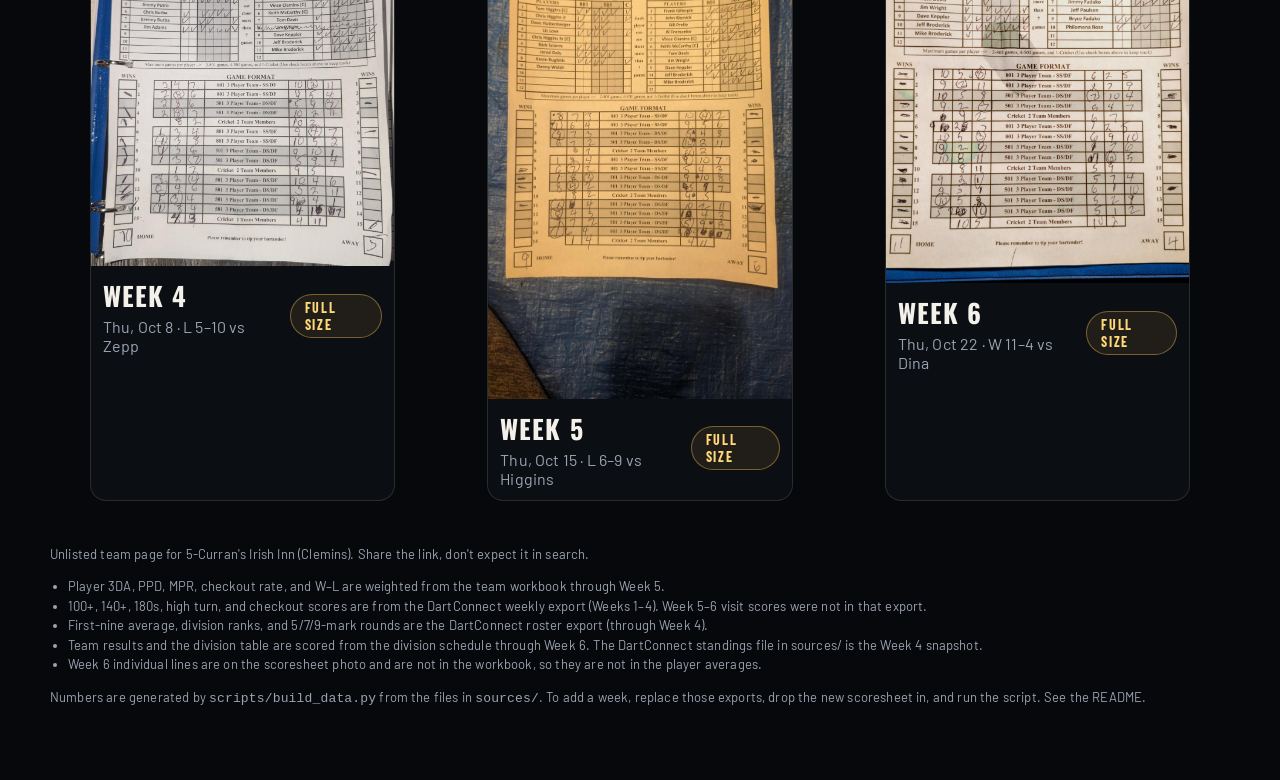
==== commit a4de570f: "Collapse Division 04 standings and add score-sheet buttons. The table starts as a short rank summary" ====
--- a/index.html
+++ b/index.html
@@ -1,4 +1,5 @@
 <!DOCTYPE html>
+<!-- Served from the repository root on main. -->
 <html lang="en">
 <head>
   <meta charset="utf-8">
@@ -145,23 +146,7 @@
           <p id="stand-blurb"></p>
         </div>
       </div>
-      <div class="stand-wrap">
-        <table class="stand-table" id="stand-table">
-          <thead>
-            <tr>
-              <th>Rank</th>
-              <th class="team">Team</th>
-              <th>W</th>
-              <th>L</th>
-              <th>Pts</th>
-              <th>Against</th>
-              <th>Leg%</th>
-              <th>Played</th>
-            </tr>
-          </thead>
-          <tbody></tbody>
-        </table>
-      </div>
+      <div id="stand-body"></div>
     </section>
 
     <section id="sheets">
--- a/css/styles.css
+++ b/css/styles.css
@@ -732,7 +732,16 @@
   border: 1px solid var(--line);
   background: rgba(16, 20, 27, 0.8);
 }
-.result .btn { grid-column: 1 / -1; justify-self: start; }
+.result-main { grid-column: 1; grid-row: 1; min-width: 0; }
+.result-score { grid-column: 2; grid-row: 1; }
+.result-actions {
+  grid-column: 1 / -1;
+  grid-row: 2;
+  display: flex;
+  flex-wrap: wrap;
+  gap: 8px;
+  align-items: center;
+}
 .result .score {
   font-family: var(--display);
   font-size: 28px;
@@ -758,6 +767,81 @@
   gap: 8px;
 }
 .slate article.us { border-style: solid; border-color: var(--line-strong); }
+
+.stand-compact { display: grid; gap: 8px; }
+.stand-chip {
+  display: grid;
+  grid-template-columns: 36px minmax(0, 1fr) auto auto;
+  gap: 10px;
+  align-items: center;
+  padding: 12px 14px;
+  border-radius: 14px;
+  border: 1px solid var(--line);
+  background: rgba(16, 20, 27, 0.88);
+}
+.stand-chip.us {
+  border-color: var(--line-strong);
+  background: rgba(228, 180, 76, 0.12);
+  box-shadow: inset 3px 0 0 var(--brass);
+}
+.stand-chip .rk {
+  font-family: var(--display);
+  font-size: 26px;
+  color: var(--brass);
+  line-height: 1;
+}
+.stand-chip strong {
+  display: block;
+  font-family: var(--cond);
+  font-size: 22px;
+  letter-spacing: 0.06em;
+  text-transform: uppercase;
+  line-height: 1;
+}
+.stand-chip .wl {
+  font-family: var(--display);
+  font-size: 22px;
+  letter-spacing: 0.03em;
+}
+.stand-chip .pts {
+  font-family: var(--display);
+  font-size: 28px;
+  line-height: 1;
+  text-align: right;
+  min-width: 2.2em;
+}
+.stand-chip .pts span {
+  display: block;
+  font-family: var(--cond);
+  font-size: 11px;
+  letter-spacing: 0.14em;
+  text-transform: uppercase;
+  color: var(--muted);
+}
+.stand-toggle {
+  margin-top: 10px;
+}
+.stand-toggle .chev {
+  display: inline-block;
+  width: 0.4em;
+  height: 0.4em;
+  margin-left: 8px;
+  border-right: 2px solid currentColor;
+  border-bottom: 2px solid currentColor;
+  transform: rotate(45deg) translateY(-2px);
+  transition: transform 0.35s ease;
+}
+.stand-toggle[aria-expanded="true"] .chev {
+  transform: rotate(225deg) translateY(-1px);
+}
+.stand-more {
+  display: grid;
+  grid-template-rows: 0fr;
+  transition: grid-template-rows 0.45s cubic-bezier(.2, .7, .2, 1);
+}
+.stand-more.is-open { grid-template-rows: 1fr; }
+.stand-more-inner { overflow: hidden; min-height: 0; }
+.stand-more .stand-wrap { margin-top: 12px; }
 
 .gallery { display: grid; gap: 12px; }
 .shot {
@@ -854,8 +938,9 @@
   .vs-head { grid-template-columns: 1fr auto 1fr; }
   .vs-mark { display: block; }
   .vs-row { grid-template-columns: 90px 1fr 90px; }
-  .result { grid-template-columns: 1fr auto auto; }
-  .result .btn { grid-column: auto; }
+  .result { grid-template-columns: minmax(0, 1fr) auto auto; }
+  .result-actions { grid-column: 2; grid-row: 1; }
+  .result-score { grid-column: 3; grid-row: 1; }
   .stat-row .num { font-size: 52px; }
 }
 
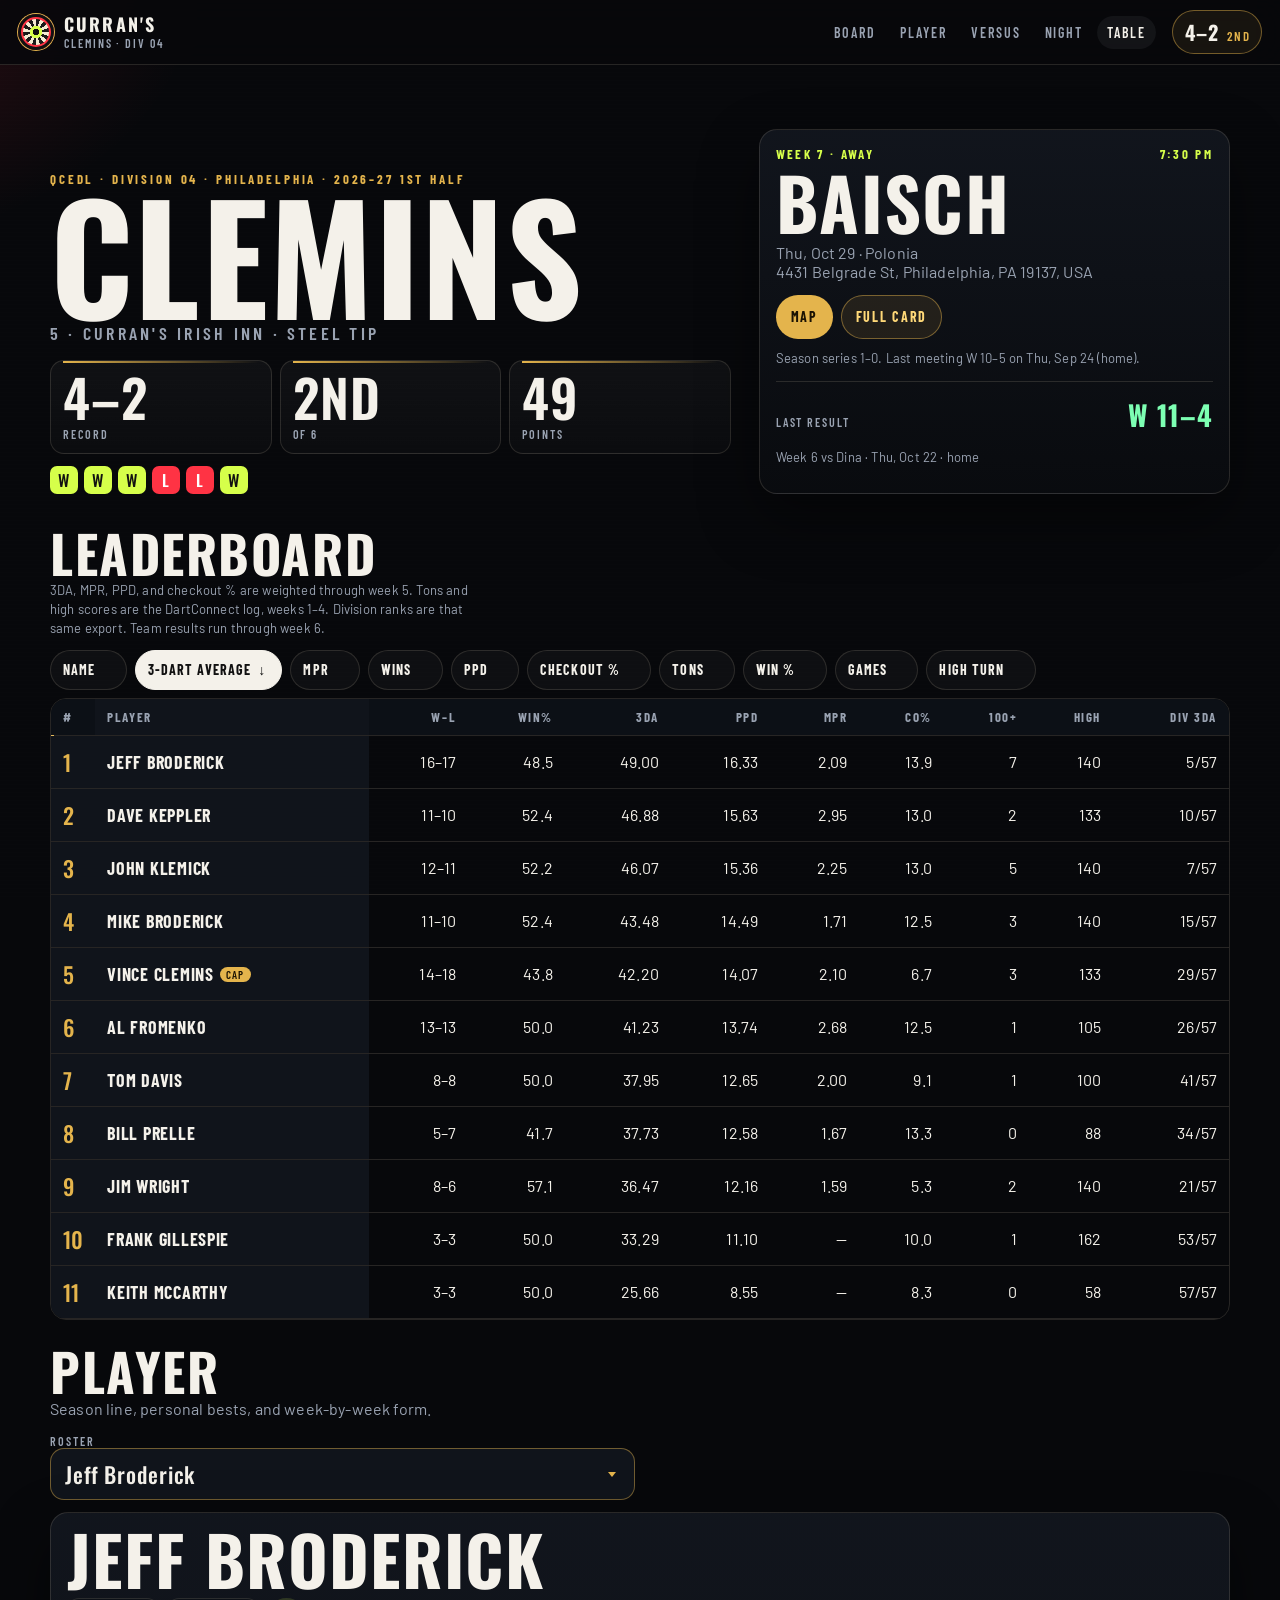
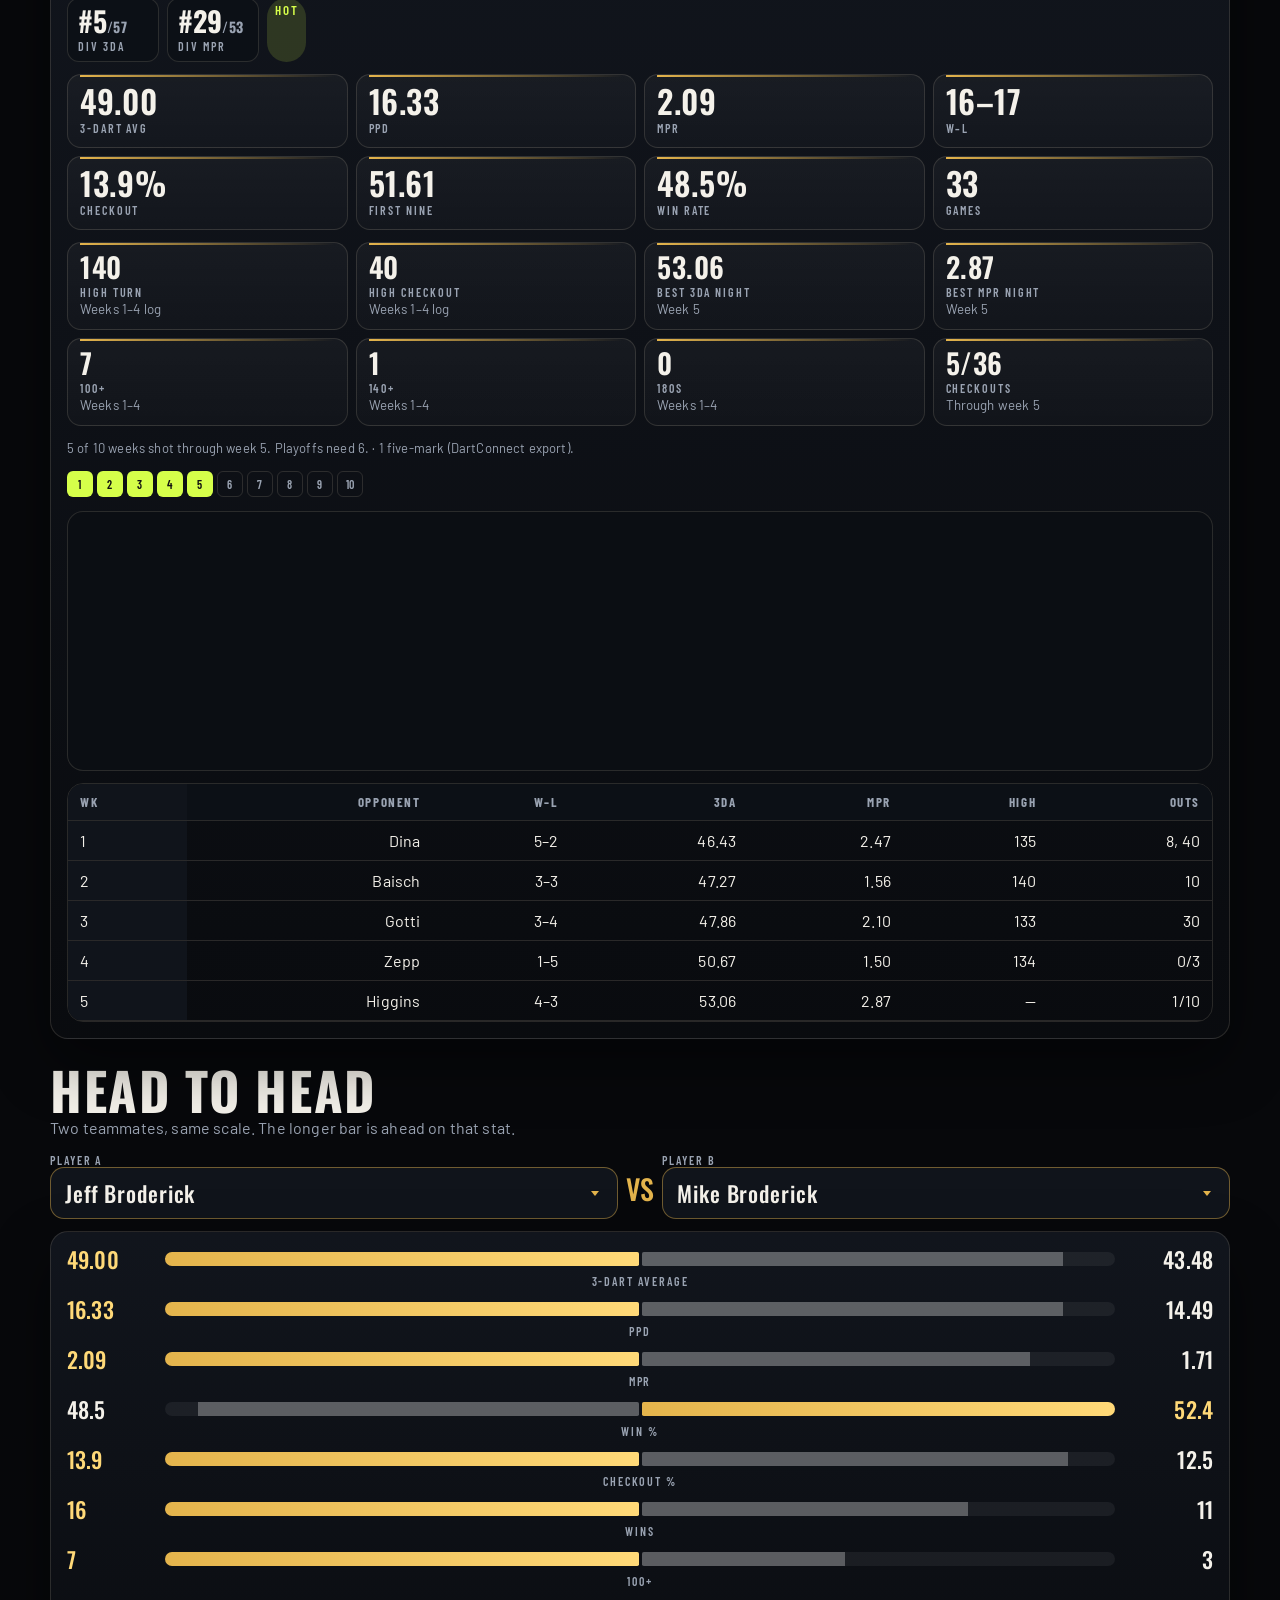
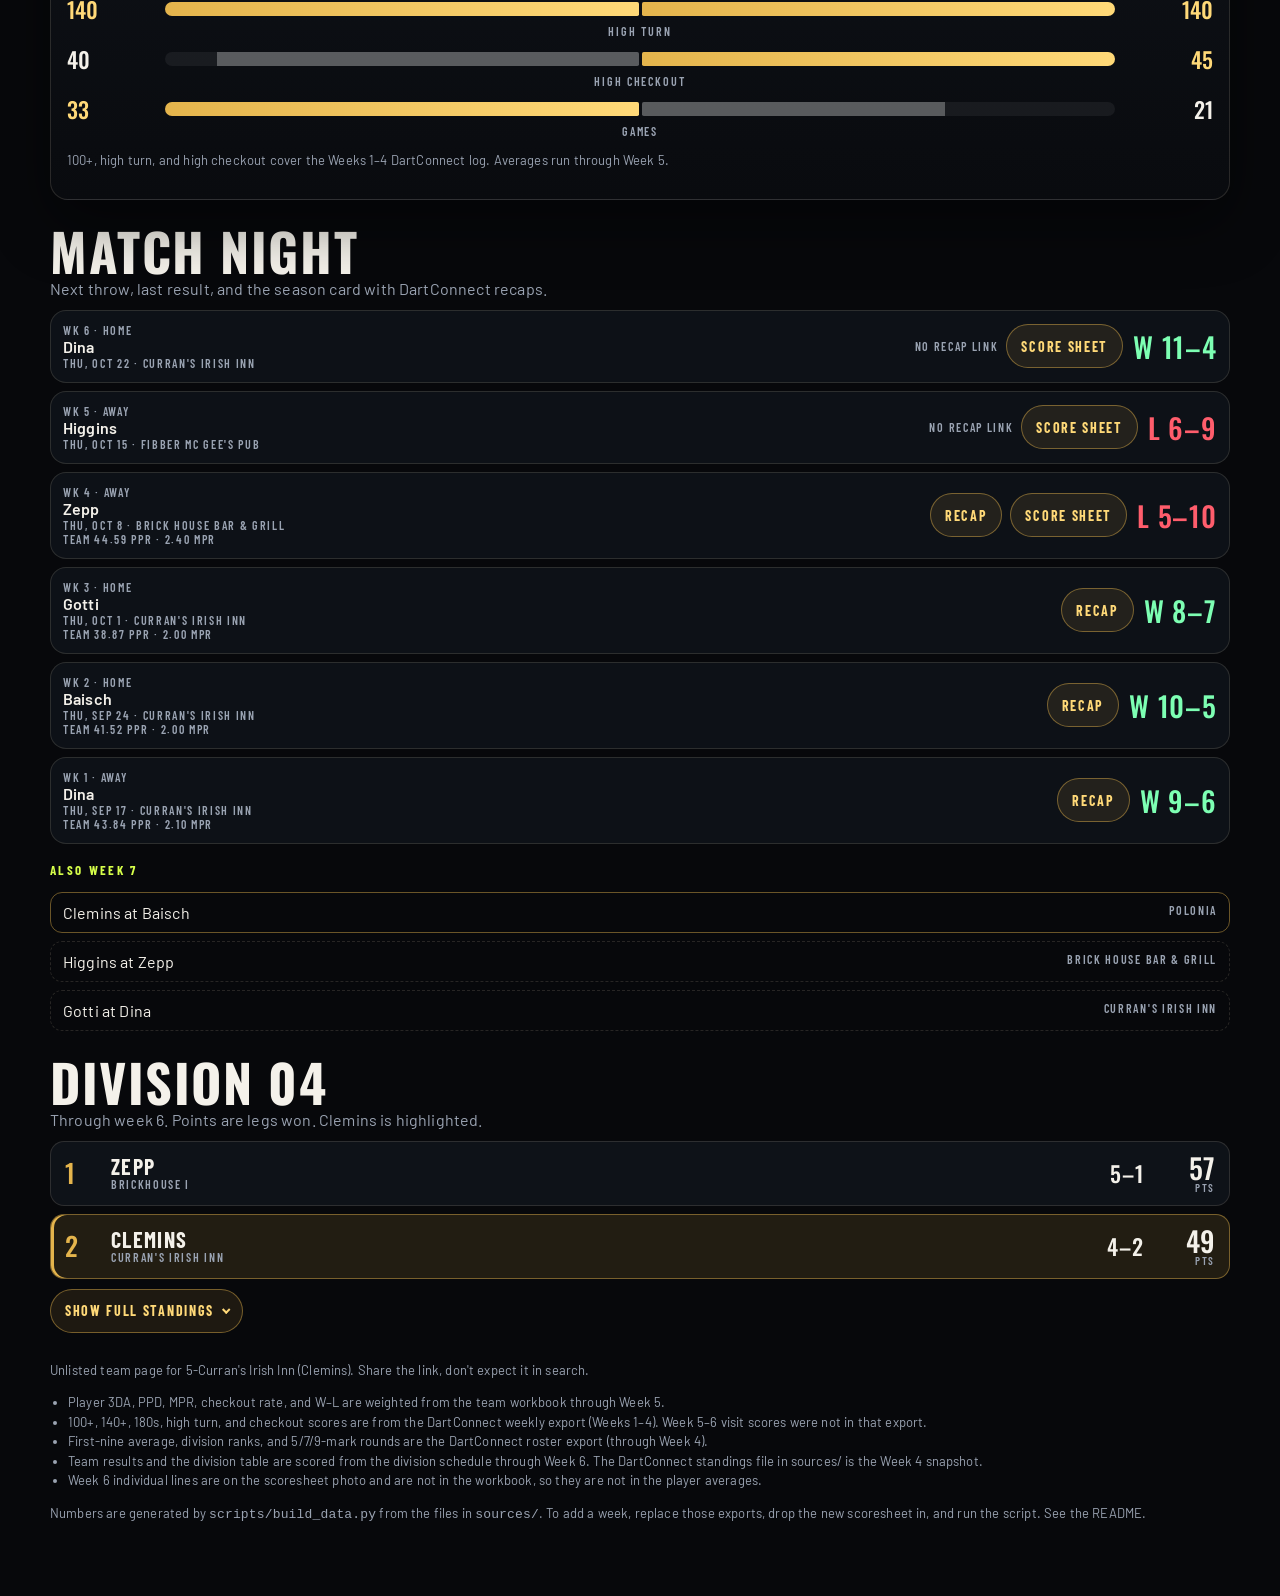
==== commit f3c35be3: "Remove the standalone score sheets section from the page. The gallery and its nav links are gone. We" ====
--- a/index.html
+++ b/index.html
@@ -41,7 +41,6 @@
       <a href="#compare">Versus</a>
       <a href="#night">Night</a>
       <a href="#standings">Table</a>
-      <a href="#sheets">Sheets</a>
     </nav>
     <div class="record-pill" id="record-pill" aria-live="polite">
       <strong>—</strong><span>DIV 04</span>
@@ -149,16 +148,6 @@
       <div id="stand-body"></div>
     </section>
 
-    <section id="sheets">
-      <div class="section-head">
-        <div>
-          <h2>SCORE SHEETS</h2>
-          <p>Weeks 4, 5, and 6. Tap a sheet for the larger file.</p>
-        </div>
-      </div>
-      <div class="gallery" id="gallery"></div>
-    </section>
-
     <footer class="colophon" id="colophon"></footer>
   </main>
 
@@ -168,7 +157,6 @@
     <a href="#compare">Versus</a>
     <a href="#night">Night</a>
     <a href="#standings">Table</a>
-    <a href="#sheets">Sheets</a>
   </nav>
 
   <div class="lightbox" id="lightbox" hidden>
--- a/css/styles.css
+++ b/css/styles.css
@@ -843,24 +843,6 @@
 .stand-more-inner { overflow: hidden; min-height: 0; }
 .stand-more .stand-wrap { margin-top: 12px; }
 
-.gallery { display: grid; gap: 12px; }
-.shot {
-  border: 1px solid var(--line);
-  border-radius: 16px;
-  overflow: hidden;
-  background: #0b0e13;
-}
-.shot img { width: 100%; height: auto; background: #111; }
-.shot figcaption {
-  display: flex;
-  justify-content: space-between;
-  gap: 8px;
-  align-items: center;
-  padding: 10px 12px 12px;
-}
-.shot h3 { margin: 0; font-family: var(--display); letter-spacing: 0.04em; font-size: 26px; }
-.shot p { margin: 2px 0 0; color: var(--muted); }
-
 .lightbox {
   position: fixed;
   inset: 0;
@@ -891,7 +873,7 @@
   bottom: 0;
   z-index: 40;
   display: grid;
-  grid-template-columns: repeat(6, 1fr);
+  grid-template-columns: repeat(5, 1fr);
   gap: 0;
   background: rgba(7, 8, 11, 0.94);
   border-top: 1px solid var(--line);
@@ -931,7 +913,6 @@
   .tiles, .bests { grid-template-columns: repeat(4, 1fr); }
   .cards { display: none; }
   .table-wrap { display: block; }
-  .gallery { grid-template-columns: repeat(3, 1fr); }
   .picker-row { grid-template-columns: 1fr 1fr; }
   main { padding-bottom: 48px; }
   .dock { display: none; }
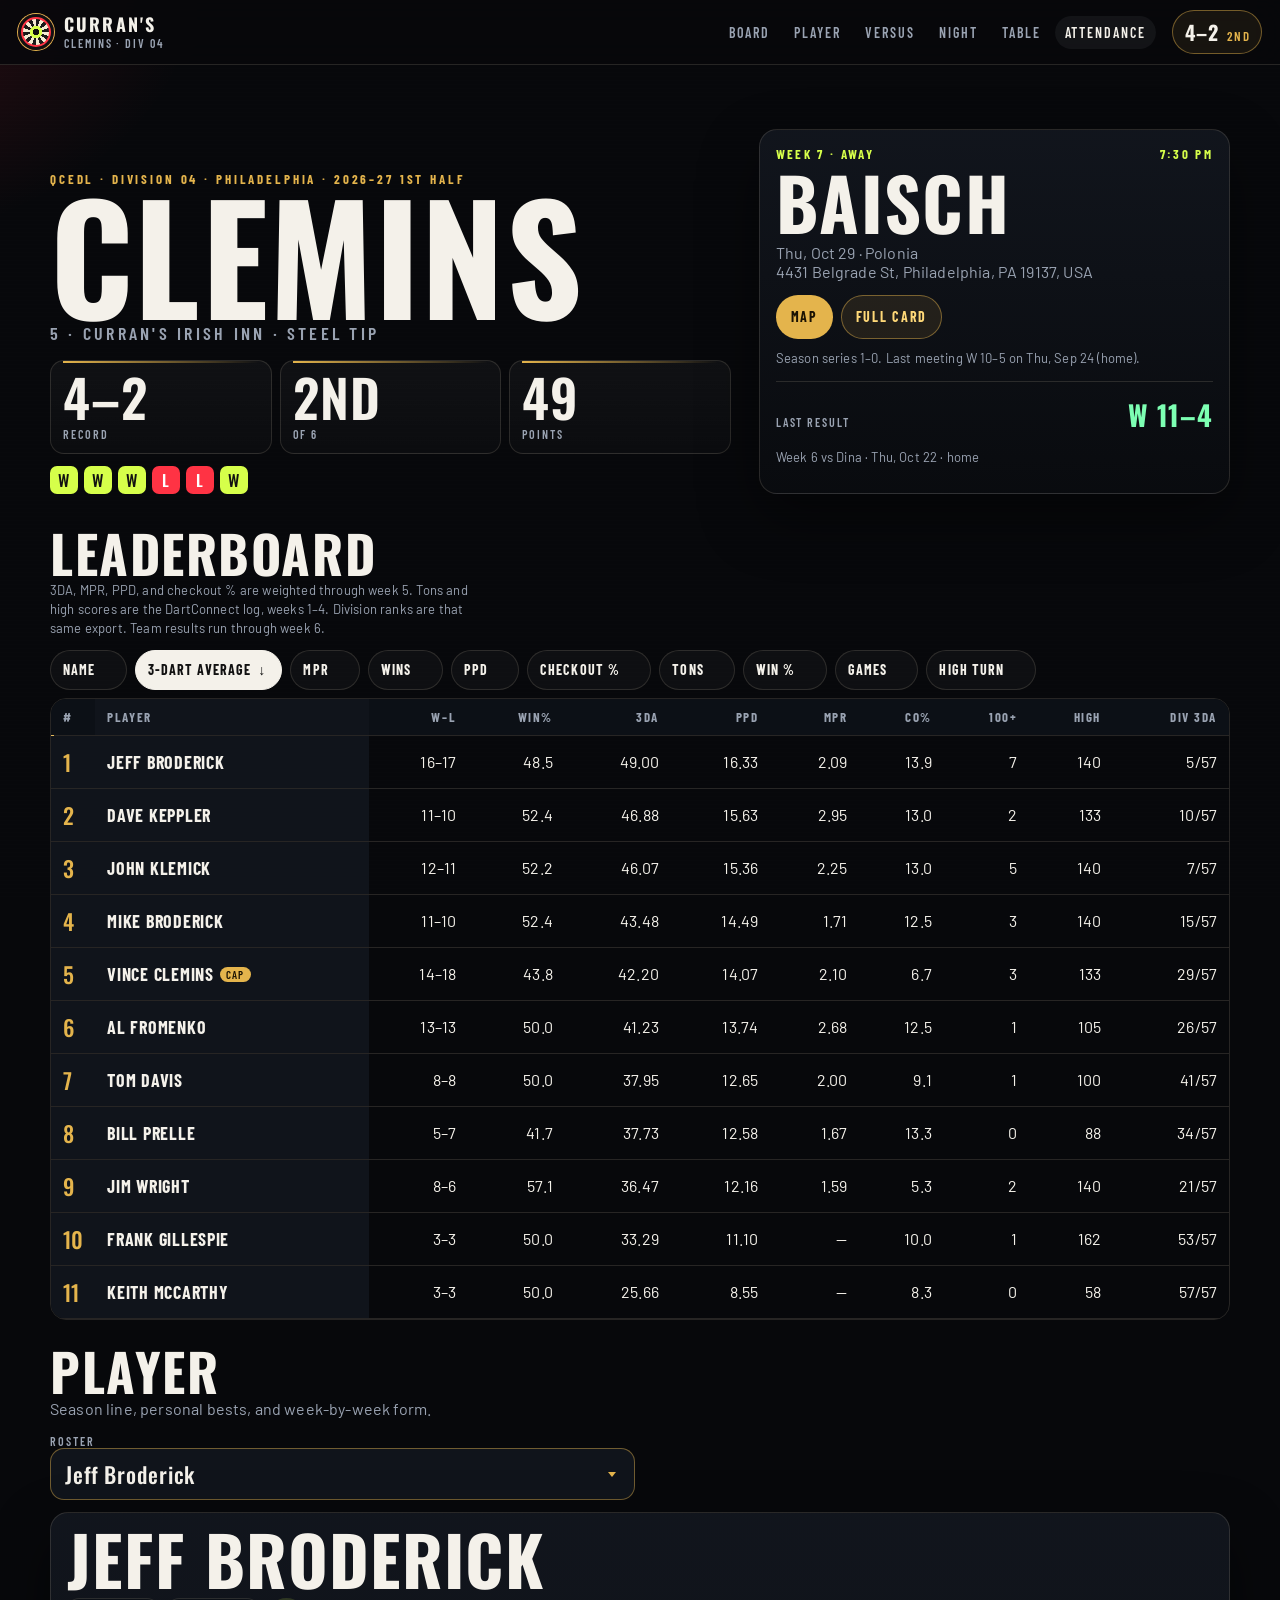
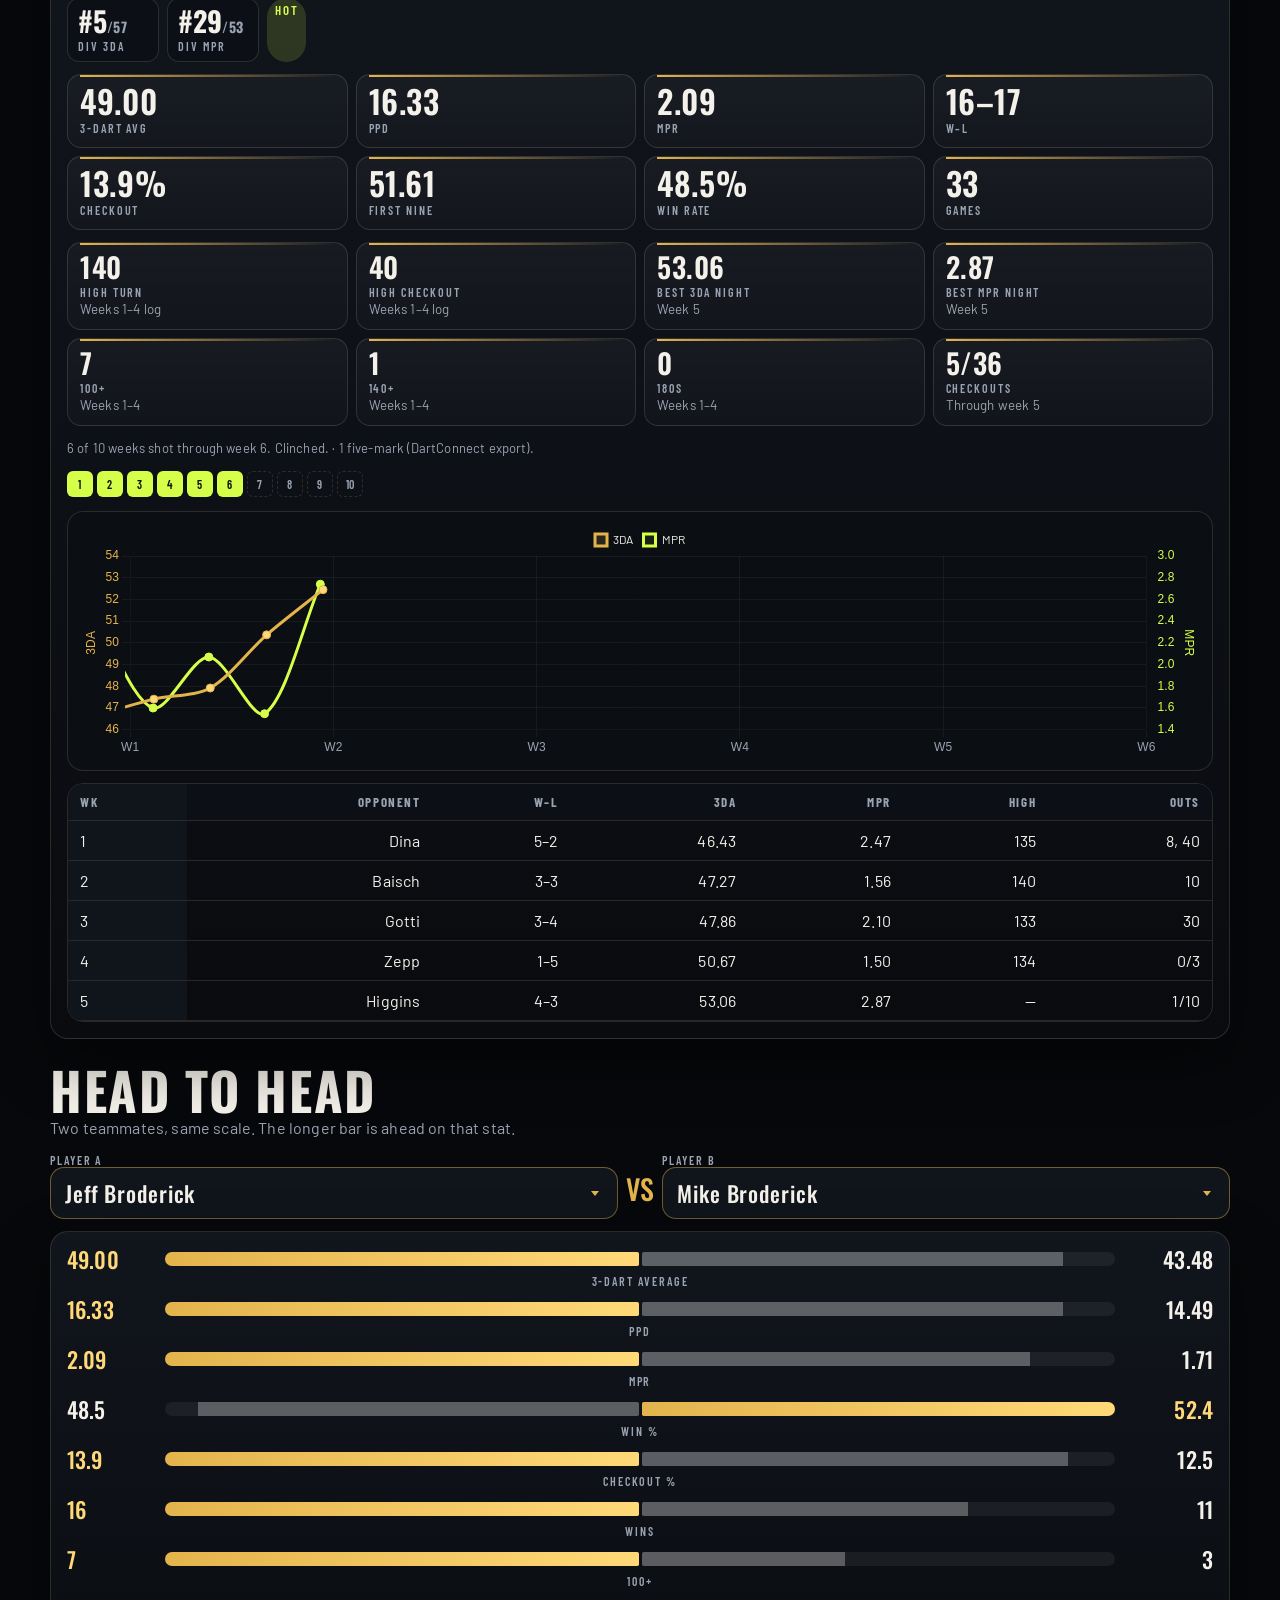
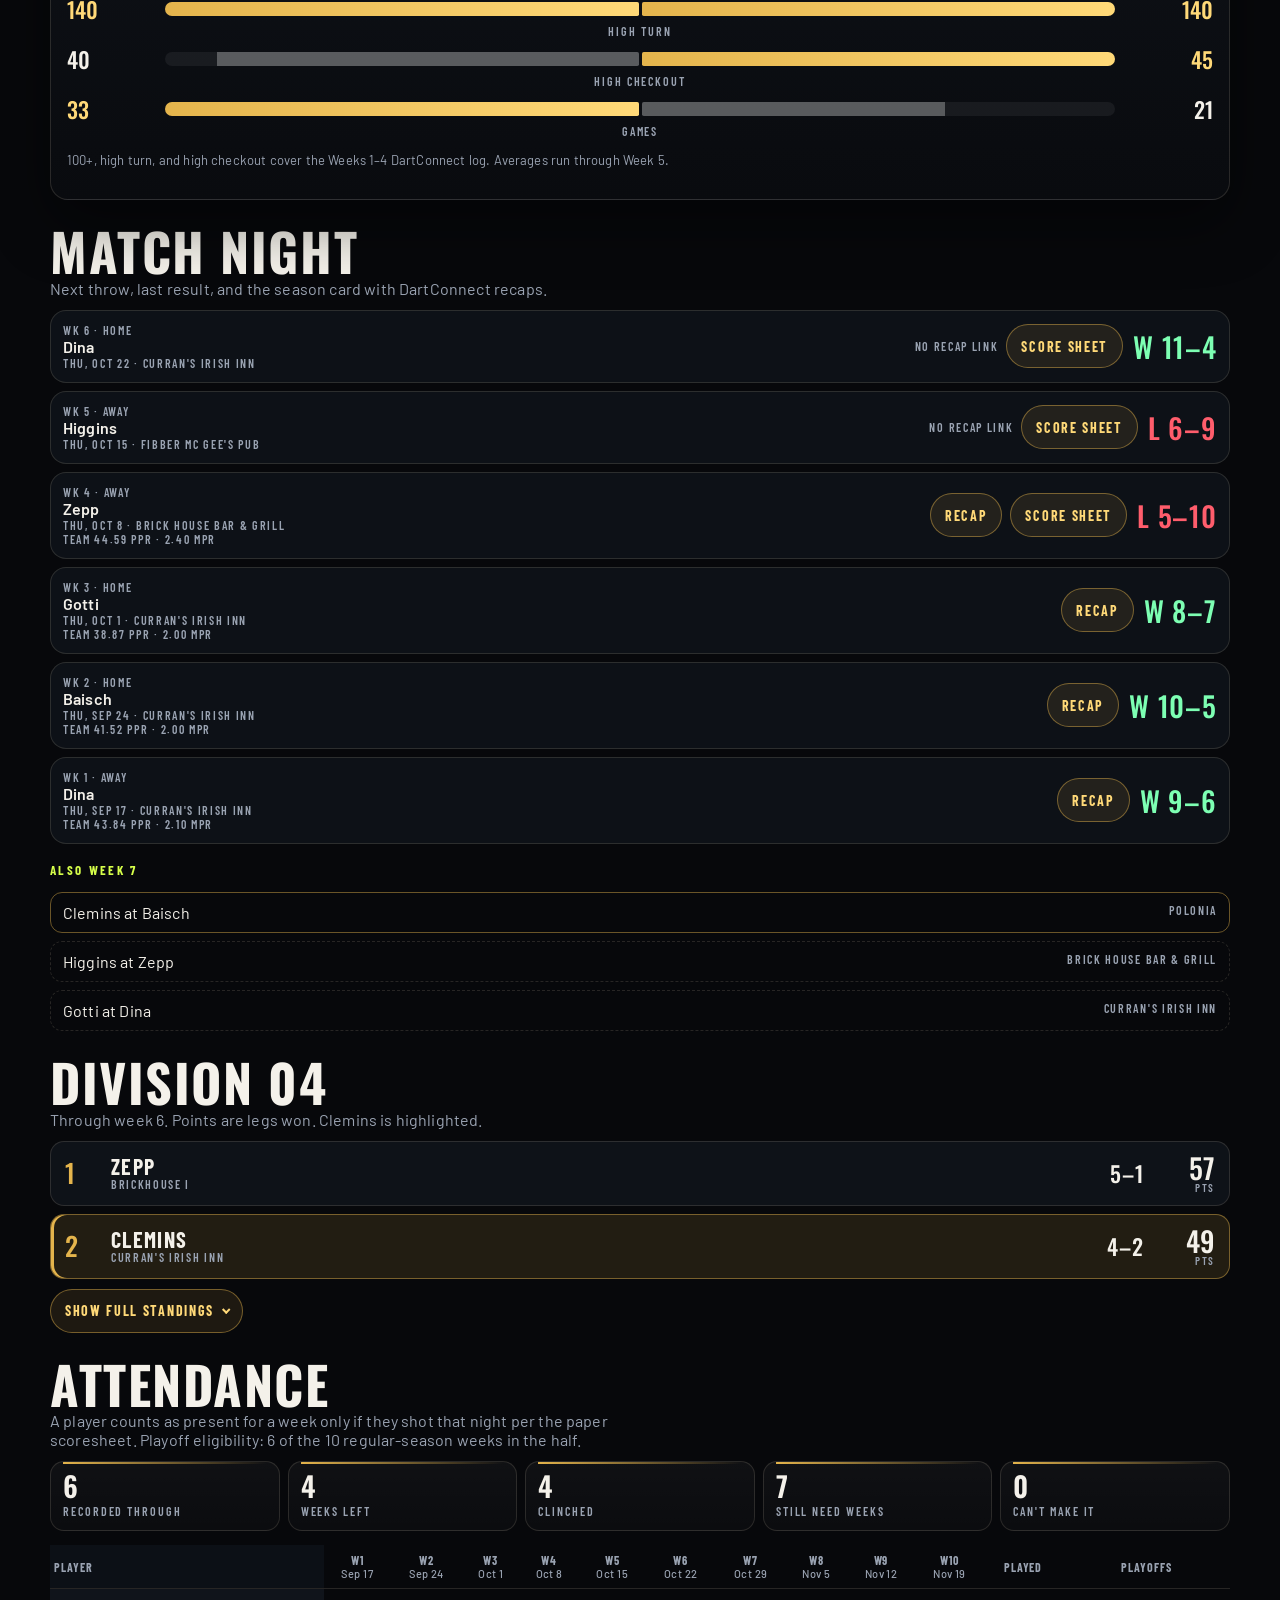
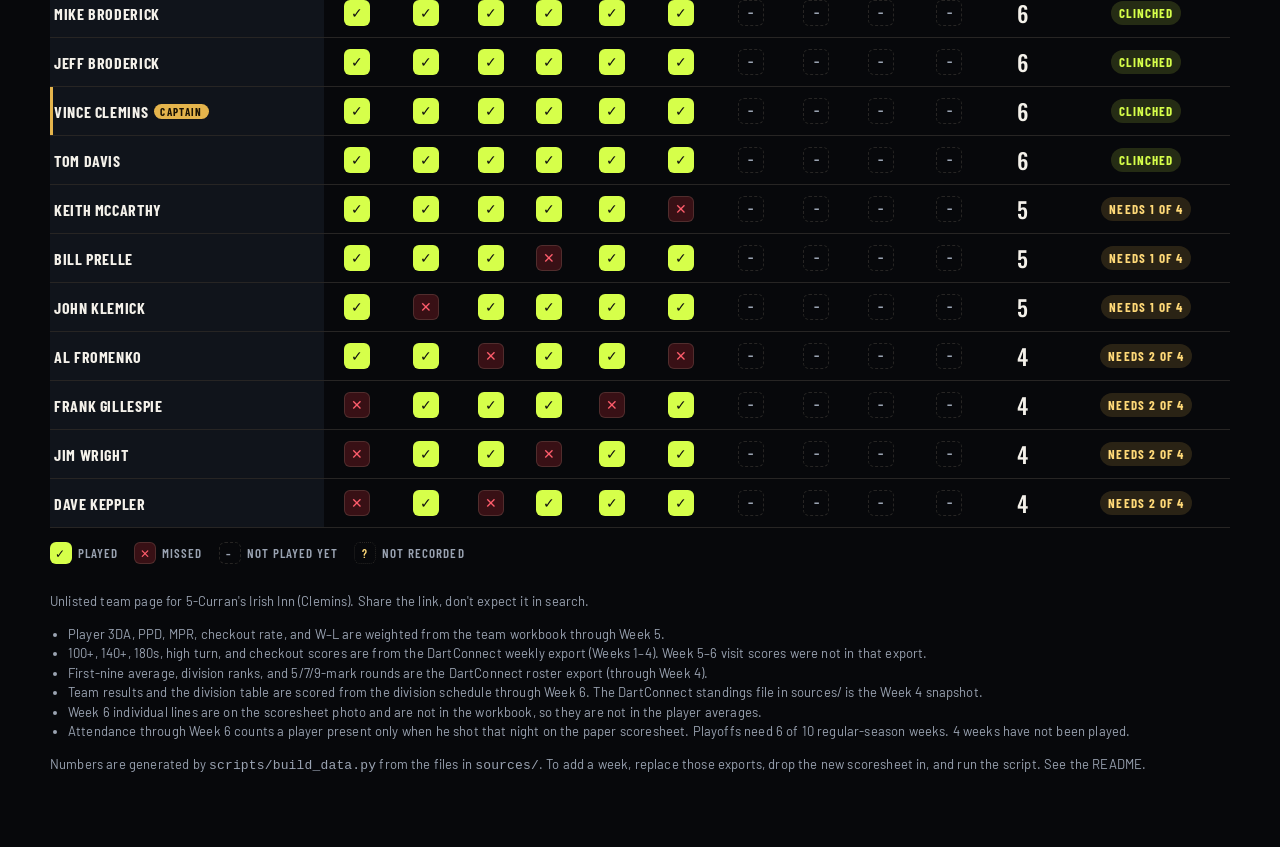
==== commit f27ff92e: "Add team attendance and playoff eligibility. The weekly build reads sources/attendance.json through " ====
--- a/index.html
+++ b/index.html
@@ -41,6 +41,7 @@
       <a href="#compare">Versus</a>
       <a href="#night">Night</a>
       <a href="#standings">Table</a>
+      <a href="#attendance">Attendance</a>
     </nav>
     <div class="record-pill" id="record-pill" aria-live="polite">
       <strong>—</strong><span>DIV 04</span>
@@ -148,6 +149,16 @@
       <div id="stand-body"></div>
     </section>
 
+    <section id="attendance">
+      <div class="section-head">
+        <div>
+          <h2>ATTENDANCE</h2>
+          <p id="attend-rule">Playoff eligibility.</p>
+        </div>
+      </div>
+      <div id="attend-body"></div>
+    </section>
+
     <footer class="colophon" id="colophon"></footer>
   </main>
 
@@ -157,6 +168,7 @@
     <a href="#compare">Versus</a>
     <a href="#night">Night</a>
     <a href="#standings">Table</a>
+    <a href="#attendance">Attendance</a>
   </nav>
 
   <div class="lightbox" id="lightbox" hidden>
--- a/css/styles.css
+++ b/css/styles.css
@@ -643,6 +643,155 @@
 }
 .attend i.on { background: var(--green); color: #111; border-color: transparent; }
 .attend i.off { background: rgba(255, 51, 68, 0.2); color: var(--loss); }
+.attend i.yet { border-style: dashed; color: var(--muted); }
+.attend i.na { border-style: dotted; color: var(--brass-2); }
+
+.att-summary {
+  display: grid;
+  grid-template-columns: repeat(2, 1fr);
+  gap: 8px;
+}
+.att-summary .tile .num { font-size: 28px; }
+.att-table-wrap { display: none; }
+.att-table {
+  width: 100%;
+  border-collapse: collapse;
+  margin-top: 14px;
+}
+.att-table th, .att-table td {
+  padding: 8px 4px;
+  text-align: center;
+  border-bottom: 1px solid var(--line);
+  vertical-align: middle;
+}
+.att-table th {
+  font-family: var(--cond);
+  letter-spacing: 0.08em;
+  text-transform: uppercase;
+  font-size: 12px;
+  color: var(--muted);
+  font-weight: 700;
+}
+.att-table th small {
+  display: block;
+  letter-spacing: 0.04em;
+  text-transform: none;
+  font-family: var(--sans);
+  font-weight: 500;
+  font-size: 11px;
+}
+.att-table th.player, .att-table td.player, .att-table th.player {
+  text-align: left;
+  position: sticky;
+  left: 0;
+  background: #10141b;
+  z-index: 1;
+}
+.att-table thead th.player { z-index: 2; background: #0c1016; }
+.att-table th.player strong, .att-table .player strong {
+  font-family: var(--cond);
+  font-size: 16px;
+  letter-spacing: 0.04em;
+  text-transform: uppercase;
+  font-weight: 700;
+  color: var(--ice);
+}
+.att-table tr.us .player { box-shadow: inset 3px 0 0 var(--brass); }
+.att-table td.shot {
+  font-family: var(--display);
+  font-size: 22px;
+}
+.att-mark {
+  width: 26px;
+  height: 26px;
+  margin: 0 auto;
+  border-radius: 6px;
+  display: grid;
+  place-items: center;
+  border: 1px solid var(--line);
+  font-family: var(--cond);
+  font-size: 14px;
+  line-height: 1;
+}
+.att-mark.played { background: var(--green); color: #111; border-color: transparent; }
+.att-mark.missed { background: rgba(255, 51, 68, 0.2); color: var(--loss); }
+.att-mark.upcoming { color: var(--muted); border-style: dashed; }
+.att-mark.unrecorded { color: var(--brass-2); border-style: dotted; }
+.elig {
+  display: inline-block;
+  padding: 4px 8px;
+  border-radius: 999px;
+  font-family: var(--cond);
+  letter-spacing: 0.08em;
+  text-transform: uppercase;
+  font-size: 13px;
+  font-weight: 700;
+  white-space: nowrap;
+}
+.elig.clinched { background: rgba(214, 255, 74, 0.15); color: var(--green); }
+.elig.needs { background: rgba(228, 180, 76, 0.16); color: var(--brass-2); }
+.elig.out { background: rgba(255, 51, 68, 0.16); color: var(--loss); }
+.att-cards { display: grid; gap: 8px; margin-top: 12px; }
+.att-card {
+  padding: 12px;
+  border-radius: 16px;
+  border: 1px solid var(--line);
+  background: rgba(16, 20, 27, 0.88);
+}
+.att-card.us {
+  border-color: var(--line-strong);
+  box-shadow: inset 3px 0 0 var(--brass);
+}
+.att-card header {
+  display: flex;
+  justify-content: space-between;
+  gap: 8px;
+  align-items: flex-start;
+}
+.att-card strong {
+  font-family: var(--cond);
+  font-size: 22px;
+  letter-spacing: 0.04em;
+  text-transform: uppercase;
+}
+.att-weeks {
+  display: grid;
+  grid-template-columns: repeat(5, minmax(0, 1fr));
+  gap: 6px;
+  margin-top: 10px;
+}
+.att-week {
+  display: grid;
+  justify-items: center;
+  gap: 2px;
+  min-width: 0;
+}
+.att-week b {
+  font-family: var(--cond);
+  font-size: 11px;
+  letter-spacing: 0.08em;
+  color: var(--muted);
+}
+.att-week small {
+  font-size: 10px;
+  color: var(--muted);
+  letter-spacing: 0.02em;
+}
+.att-legend {
+  display: flex;
+  flex-wrap: wrap;
+  gap: 10px 16px;
+  list-style: none;
+  padding: 0;
+  margin: 14px 0 0;
+  color: var(--muted);
+  font-family: var(--cond);
+  letter-spacing: 0.08em;
+  text-transform: uppercase;
+  font-size: 13px;
+}
+.att-legend li { display: flex; align-items: center; gap: 6px; }
+.att-legend .att-mark { width: 22px; height: 22px; font-size: 12px; }
 .trend {
   font-family: var(--cond);
   letter-spacing: 0.14em;
@@ -873,7 +1022,7 @@
   bottom: 0;
   z-index: 40;
   display: grid;
-  grid-template-columns: repeat(5, 1fr);
+  grid-template-columns: repeat(6, 1fr);
   gap: 0;
   background: rgba(7, 8, 11, 0.94);
   border-top: 1px solid var(--line);
@@ -887,8 +1036,11 @@
   justify-content: center;
   gap: 2px;
   min-height: 48px;
-  font-size: 11px;
-  letter-spacing: 0.08em;
+  padding: 0 2px;
+  font-size: 10px;
+  letter-spacing: 0.04em;
+  text-align: center;
+  line-height: 1.1;
 }
 .dock a.active { color: var(--brass-2); }
 .dock svg { width: 18px; height: 18px; stroke: currentColor; fill: none; stroke-width: 1.8; }
@@ -911,6 +1063,9 @@
     gap: 28px;
   }
   .tiles, .bests { grid-template-columns: repeat(4, 1fr); }
+  .att-summary { grid-template-columns: repeat(5, 1fr); }
+  .att-cards { display: none; }
+  .att-table-wrap { display: block; overflow-x: auto; }
   .cards { display: none; }
   .table-wrap { display: block; }
   .picker-row { grid-template-columns: 1fr 1fr; }
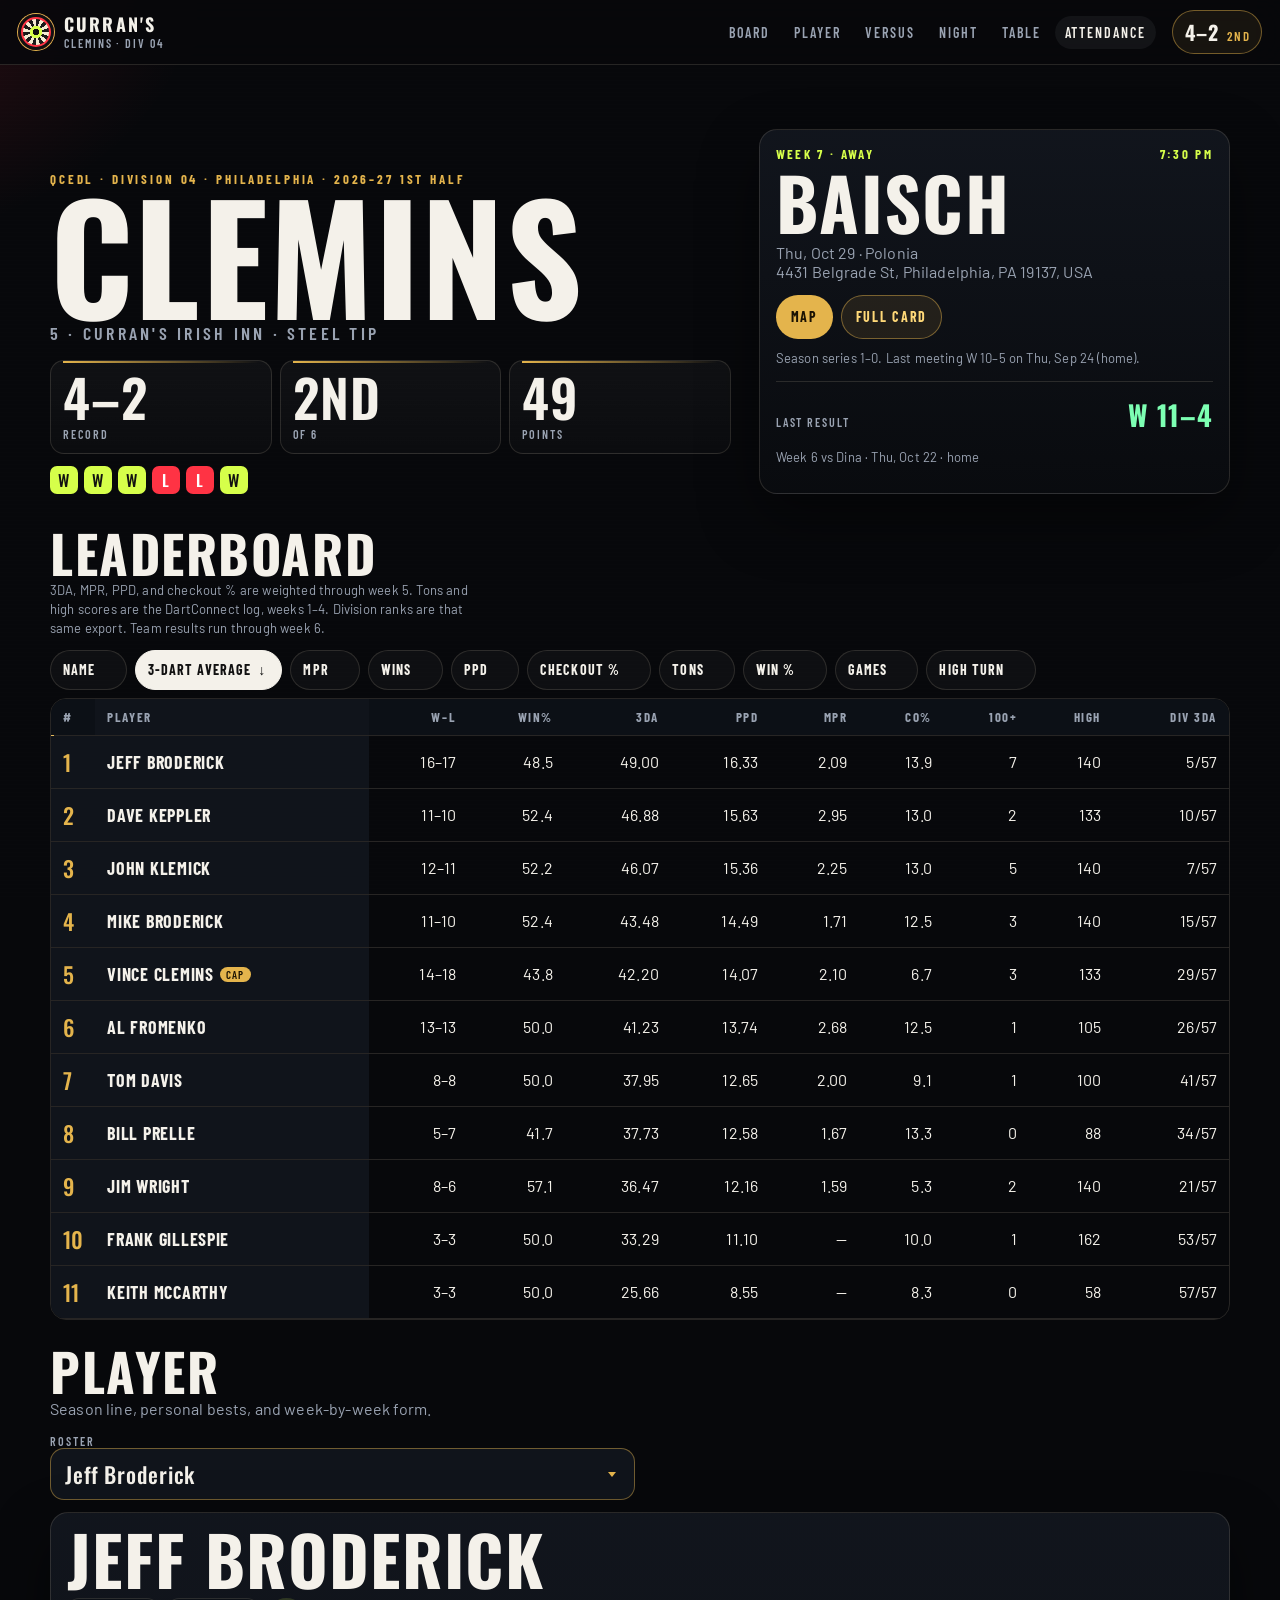
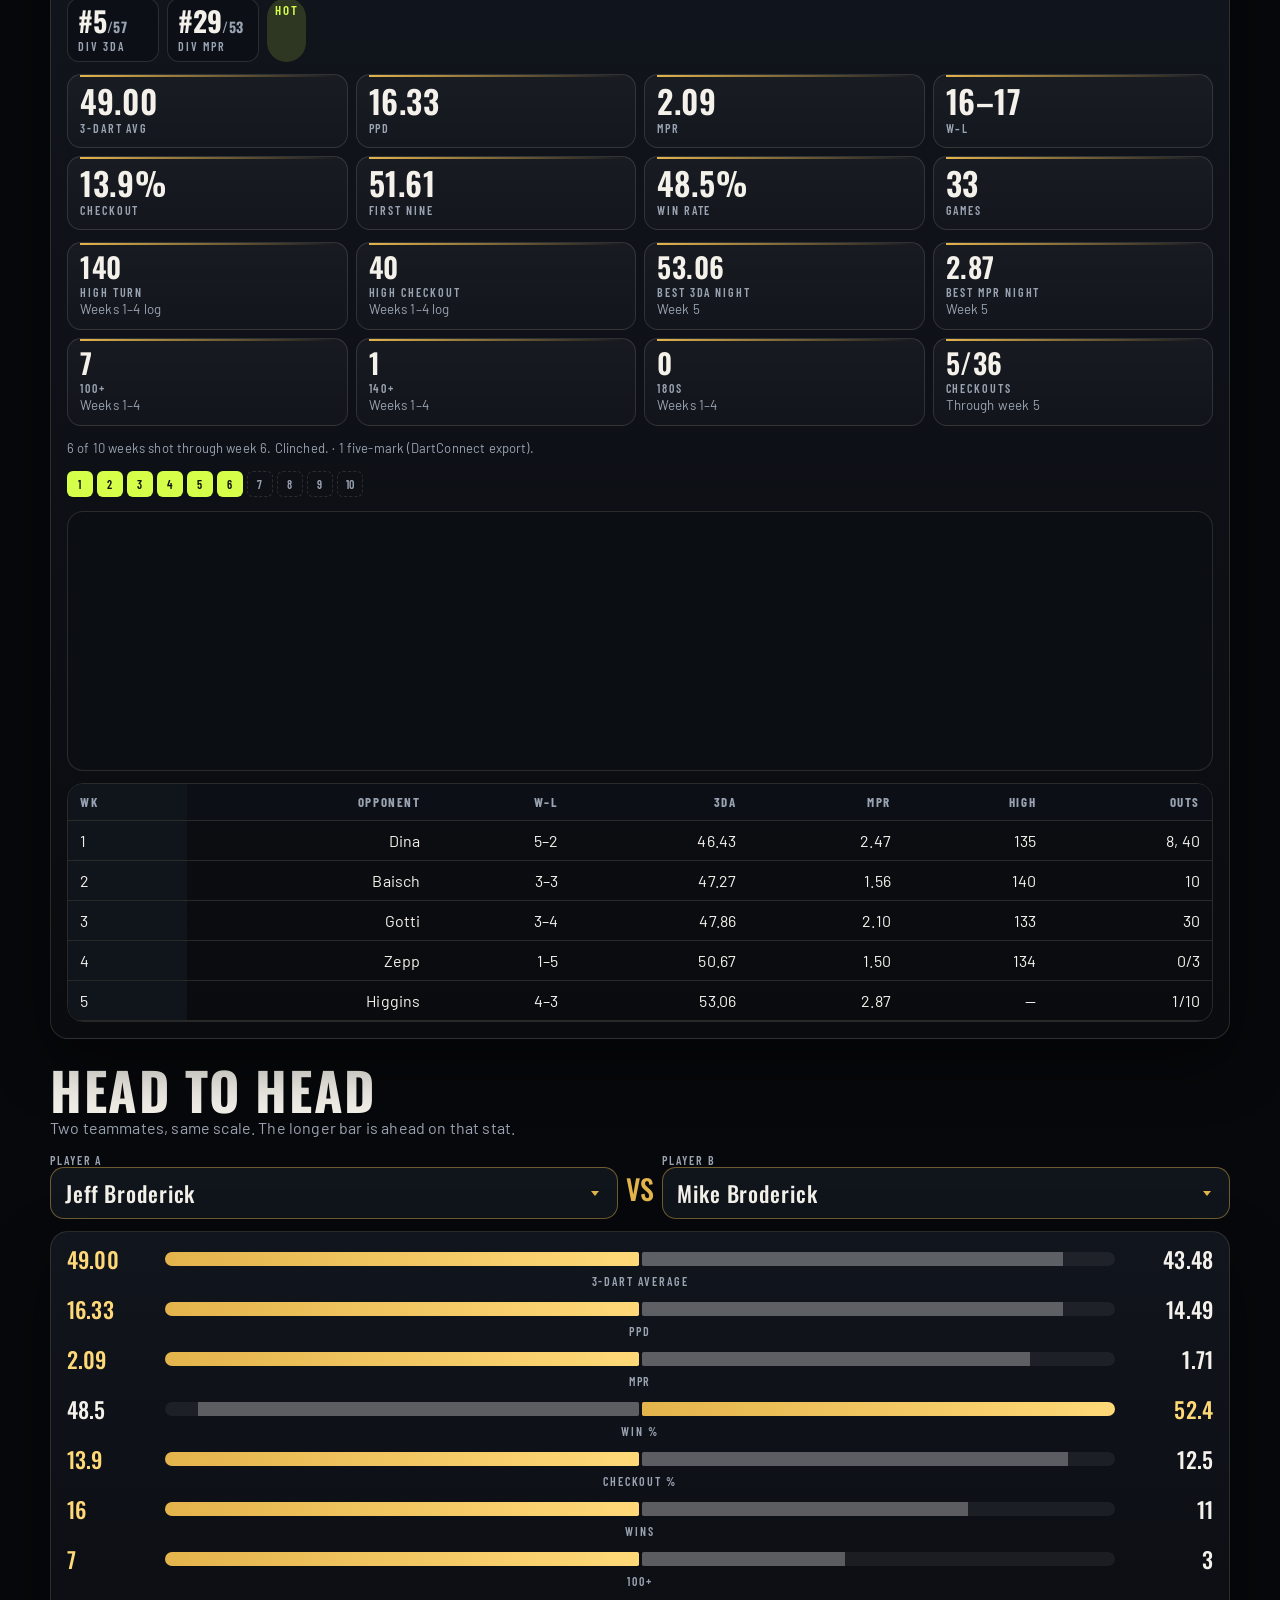
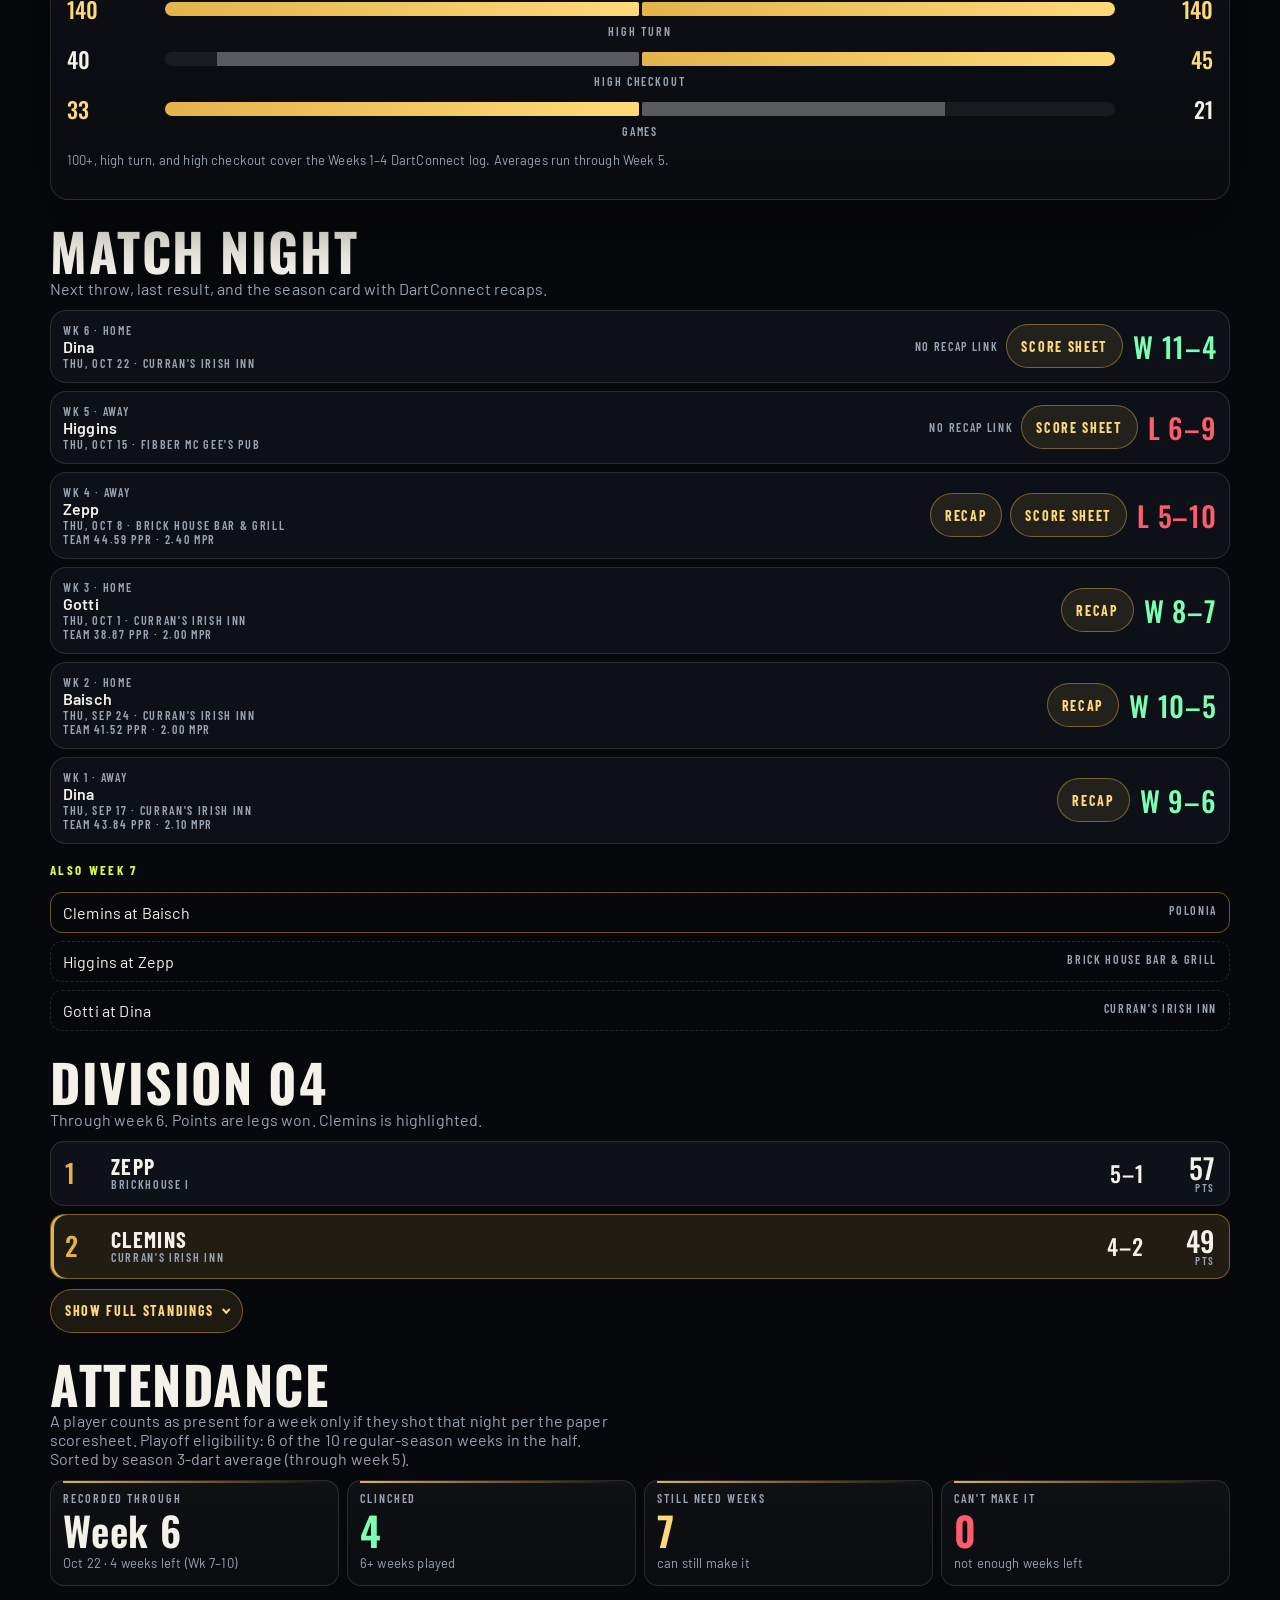
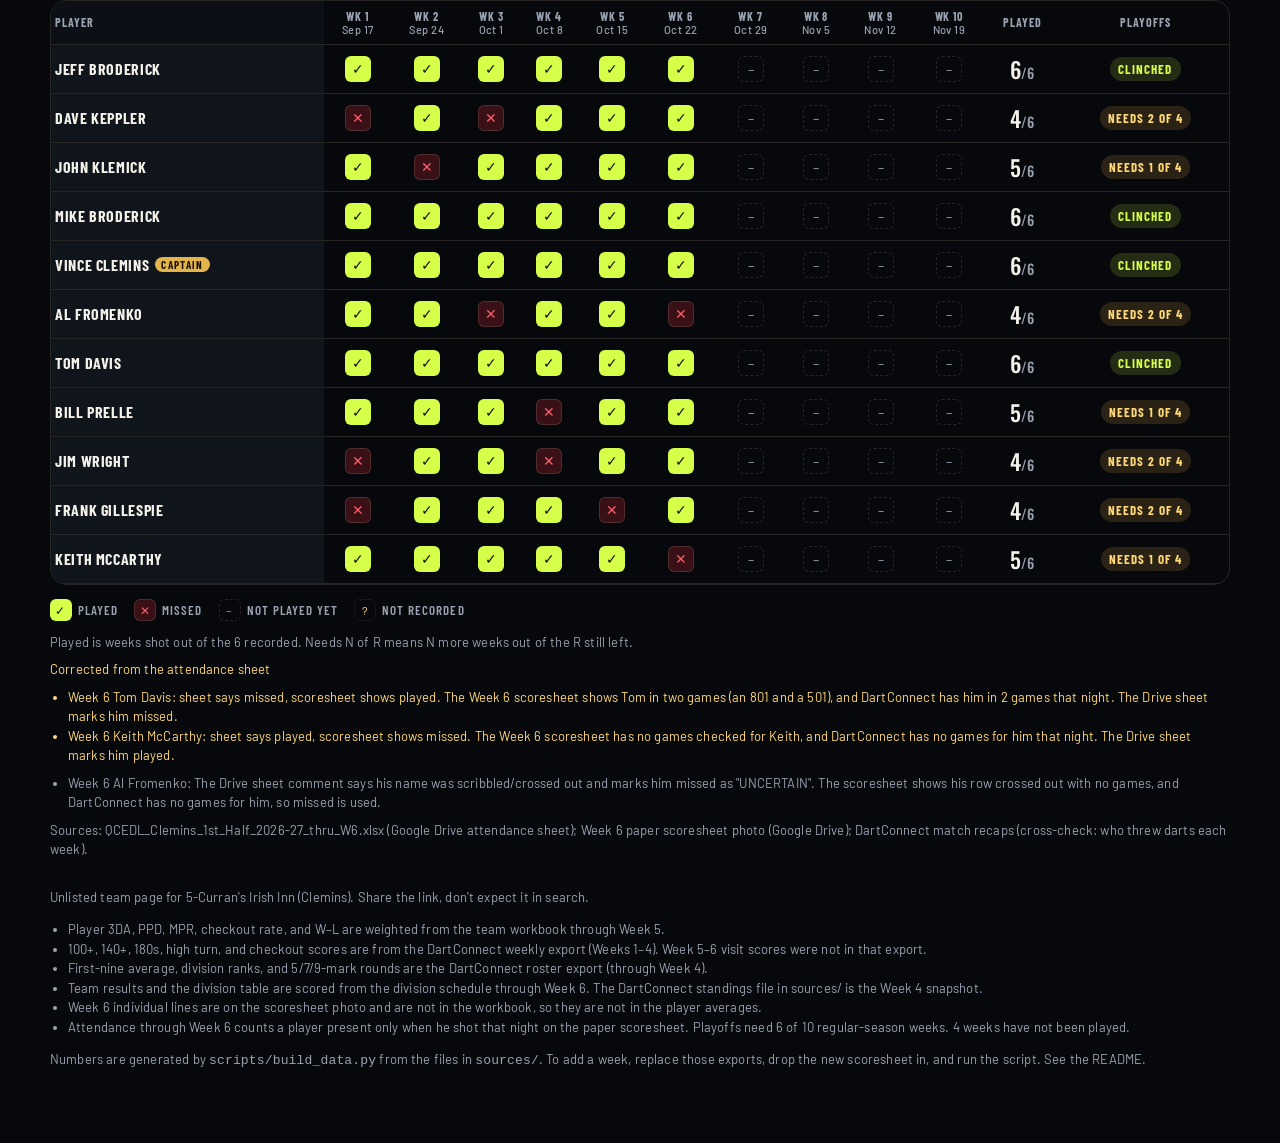
==== commit 1febd16b: "Show playoff attendance from the scoresheet file. Sort the grid by season 3-dart average, label the " ====
--- a/index.html
+++ b/index.html
@@ -168,7 +168,7 @@
     <a href="#compare">Versus</a>
     <a href="#night">Night</a>
     <a href="#standings">Table</a>
-    <a href="#attendance">Attendance</a>
+    <a href="#attendance">Attend</a>
   </nav>
 
   <div class="lightbox" id="lightbox" hidden>
--- a/css/styles.css
+++ b/css/styles.css
@@ -648,15 +648,49 @@
 
 .att-summary {
   display: grid;
-  grid-template-columns: repeat(2, 1fr);
+  grid-template-columns: 1fr 1fr;
   gap: 8px;
 }
-.att-summary .tile .num { font-size: 28px; }
+.att-summary article {
+  background: linear-gradient(180deg, rgba(255, 255, 255, 0.04), rgba(255, 255, 255, 0.02));
+  border: 1px solid var(--line);
+  border-radius: 14px;
+  padding: 10px 12px 12px;
+  position: relative;
+  overflow: hidden;
+}
+.att-summary article::after {
+  content: "";
+  position: absolute;
+  left: 12px;
+  right: 12px;
+  top: 0;
+  height: 2px;
+  background: linear-gradient(90deg, var(--brass), transparent);
+}
+.att-summary .lbl { margin-top: 0; margin-bottom: 6px; }
+.att-summary .num {
+  font-family: var(--display);
+  font-weight: 600;
+  font-size: clamp(28px, 7vw, 40px);
+  line-height: 0.95;
+  letter-spacing: 0.02em;
+}
+.att-summary .sub {
+  margin: 6px 0 0;
+  color: var(--muted);
+  font-size: 13px;
+  line-height: 1.35;
+}
+.att-summary .num.clinched { color: var(--win); }
+.att-summary .num.needs { color: var(--brass-2); }
+.att-summary .num.out { color: var(--loss); }
 .att-table-wrap { display: none; }
 .att-table {
   width: 100%;
+  min-width: 920px;
   border-collapse: collapse;
-  margin-top: 14px;
+  margin-top: 0;
 }
 .att-table th, .att-table td {
   padding: 8px 4px;
@@ -684,8 +718,10 @@
   text-align: left;
   position: sticky;
   left: 0;
+  min-width: 150px;
   background: #10141b;
   z-index: 1;
+  box-shadow: 8px 0 8px rgba(0, 0, 0, 0.18);
 }
 .att-table thead th.player { z-index: 2; background: #0c1016; }
 .att-table th.player strong, .att-table .player strong {
@@ -696,10 +732,14 @@
   font-weight: 700;
   color: var(--ice);
 }
-.att-table tr.us .player { box-shadow: inset 3px 0 0 var(--brass); }
 .att-table td.shot {
   font-family: var(--display);
   font-size: 22px;
+  white-space: nowrap;
+}
+.att-table td.shot span {
+  color: var(--muted);
+  font-size: 14px;
 }
 .att-mark {
   width: 26px;
@@ -709,7 +749,7 @@
   display: grid;
   place-items: center;
   border: 1px solid var(--line);
-  font-family: var(--cond);
+  font-family: var(--sans);
   font-size: 14px;
   line-height: 1;
 }
@@ -738,16 +778,13 @@
   border: 1px solid var(--line);
   background: rgba(16, 20, 27, 0.88);
 }
-.att-card.us {
-  border-color: var(--line-strong);
-  box-shadow: inset 3px 0 0 var(--brass);
-}
 .att-card header {
   display: flex;
   justify-content: space-between;
   gap: 8px;
   align-items: flex-start;
 }
+.att-card header > div { min-width: 0; }
 .att-card strong {
   font-family: var(--cond);
   font-size: 22px;
@@ -792,6 +829,19 @@
 }
 .att-legend li { display: flex; align-items: center; gap: 6px; }
 .att-legend .att-mark { width: 22px; height: 22px; font-size: 12px; }
+.att-notes {
+  margin-top: 12px;
+  color: var(--muted);
+  font-size: 13px;
+  line-height: 1.5;
+}
+.att-notes p { margin: 0 0 8px; }
+.att-notes ul { margin: 0 0 8px; padding-left: 18px; }
+.att-corrections { color: var(--brass-2); }
+.att-table-wrap {
+  border: 1px solid var(--line);
+  border-radius: 16px;
+}
 .trend {
   font-family: var(--cond);
   letter-spacing: 0.14em;
@@ -1022,7 +1072,7 @@
   bottom: 0;
   z-index: 40;
   display: grid;
-  grid-template-columns: repeat(6, 1fr);
+  grid-template-columns: repeat(6, minmax(0, 1fr));
   gap: 0;
   background: rgba(7, 8, 11, 0.94);
   border-top: 1px solid var(--line);
@@ -1053,6 +1103,10 @@
   clip: rect(0 0 0 0);
 }
 
+@media (min-width: 800px) and (max-width: 1100px) {
+  .top { gap: 8px; padding: 10px 12px; }
+  .top-nav a { padding: 8px 6px; letter-spacing: 0.06em; font-size: 13px; }
+}
 @media (min-width: 800px) {
   .top-nav { display: flex; }
   .record-pill { margin-left: 0; }
@@ -1063,9 +1117,9 @@
     gap: 28px;
   }
   .tiles, .bests { grid-template-columns: repeat(4, 1fr); }
-  .att-summary { grid-template-columns: repeat(5, 1fr); }
+  .att-summary { grid-template-columns: repeat(4, 1fr); }
   .att-cards { display: none; }
-  .att-table-wrap { display: block; overflow-x: auto; }
+  .att-table-wrap { display: block; overflow-x: auto; margin-top: 14px; }
   .cards { display: none; }
   .table-wrap { display: block; }
   .picker-row { grid-template-columns: 1fr 1fr; }
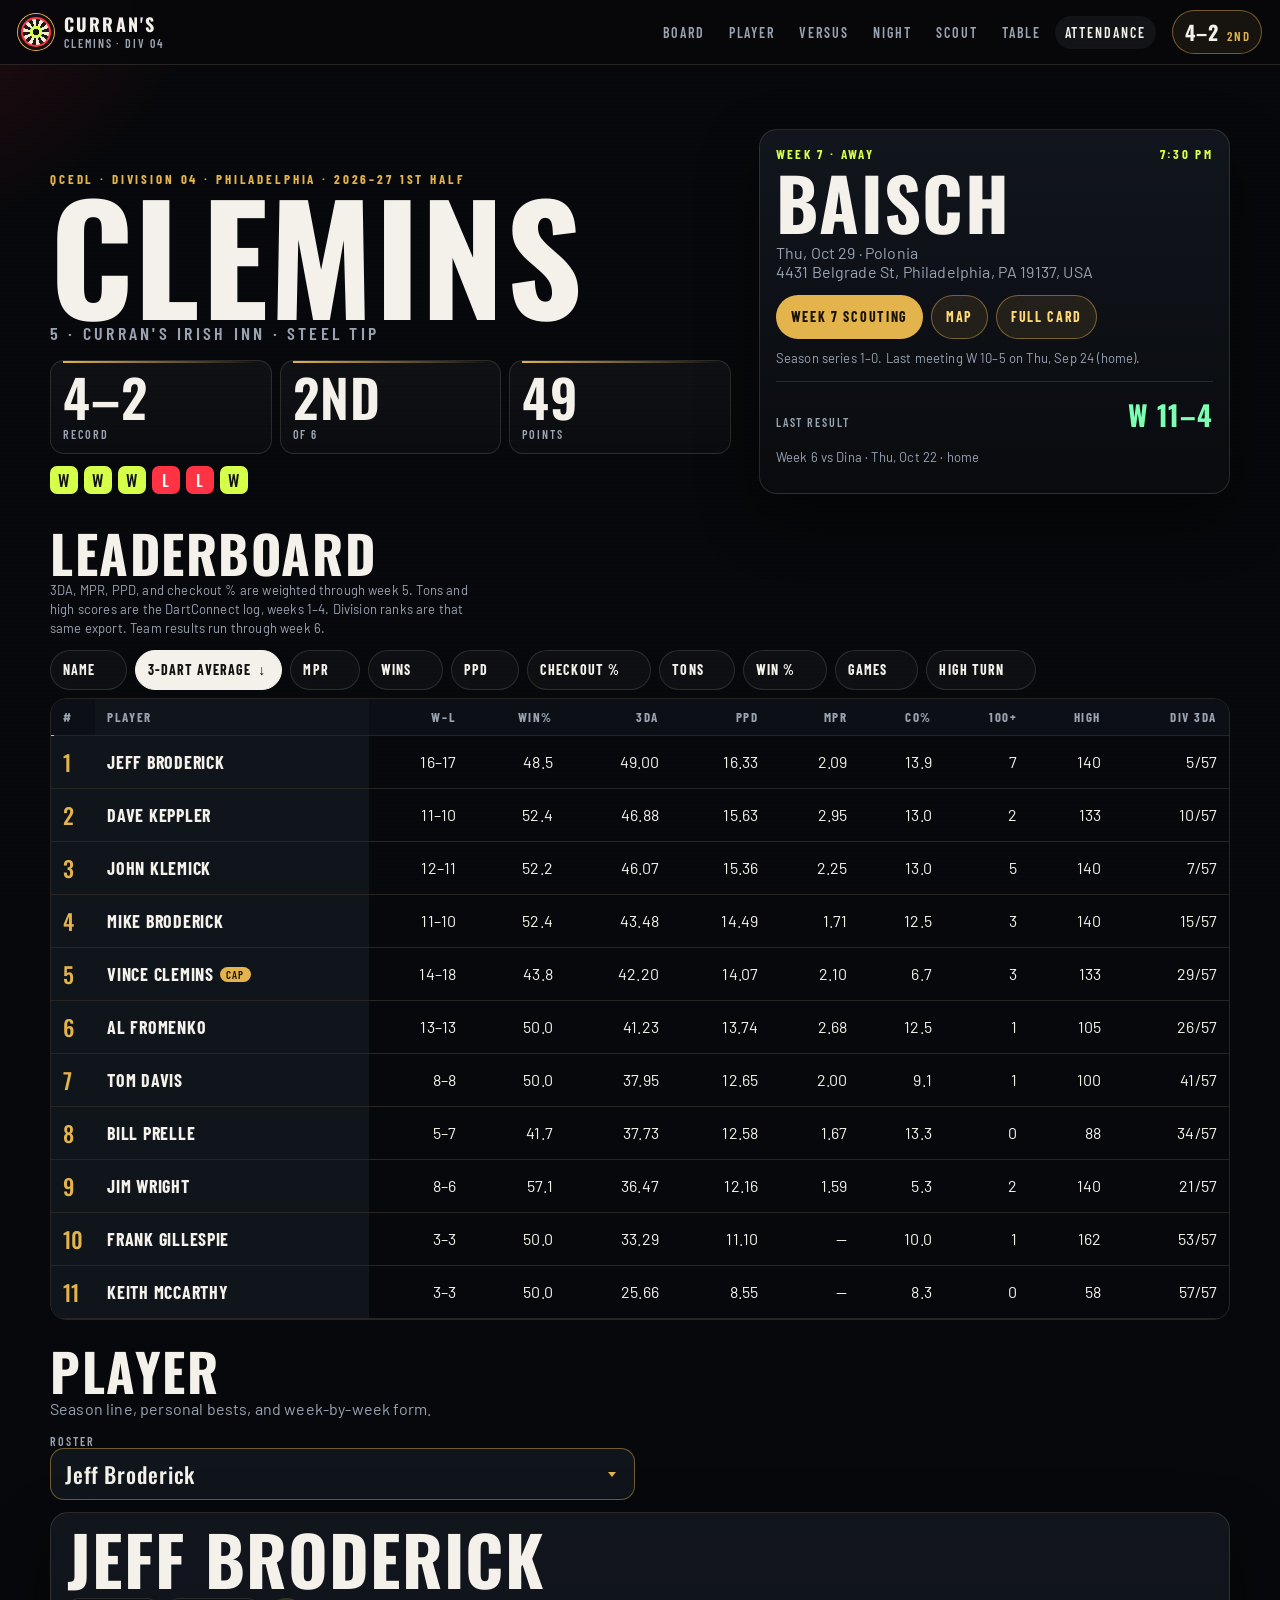
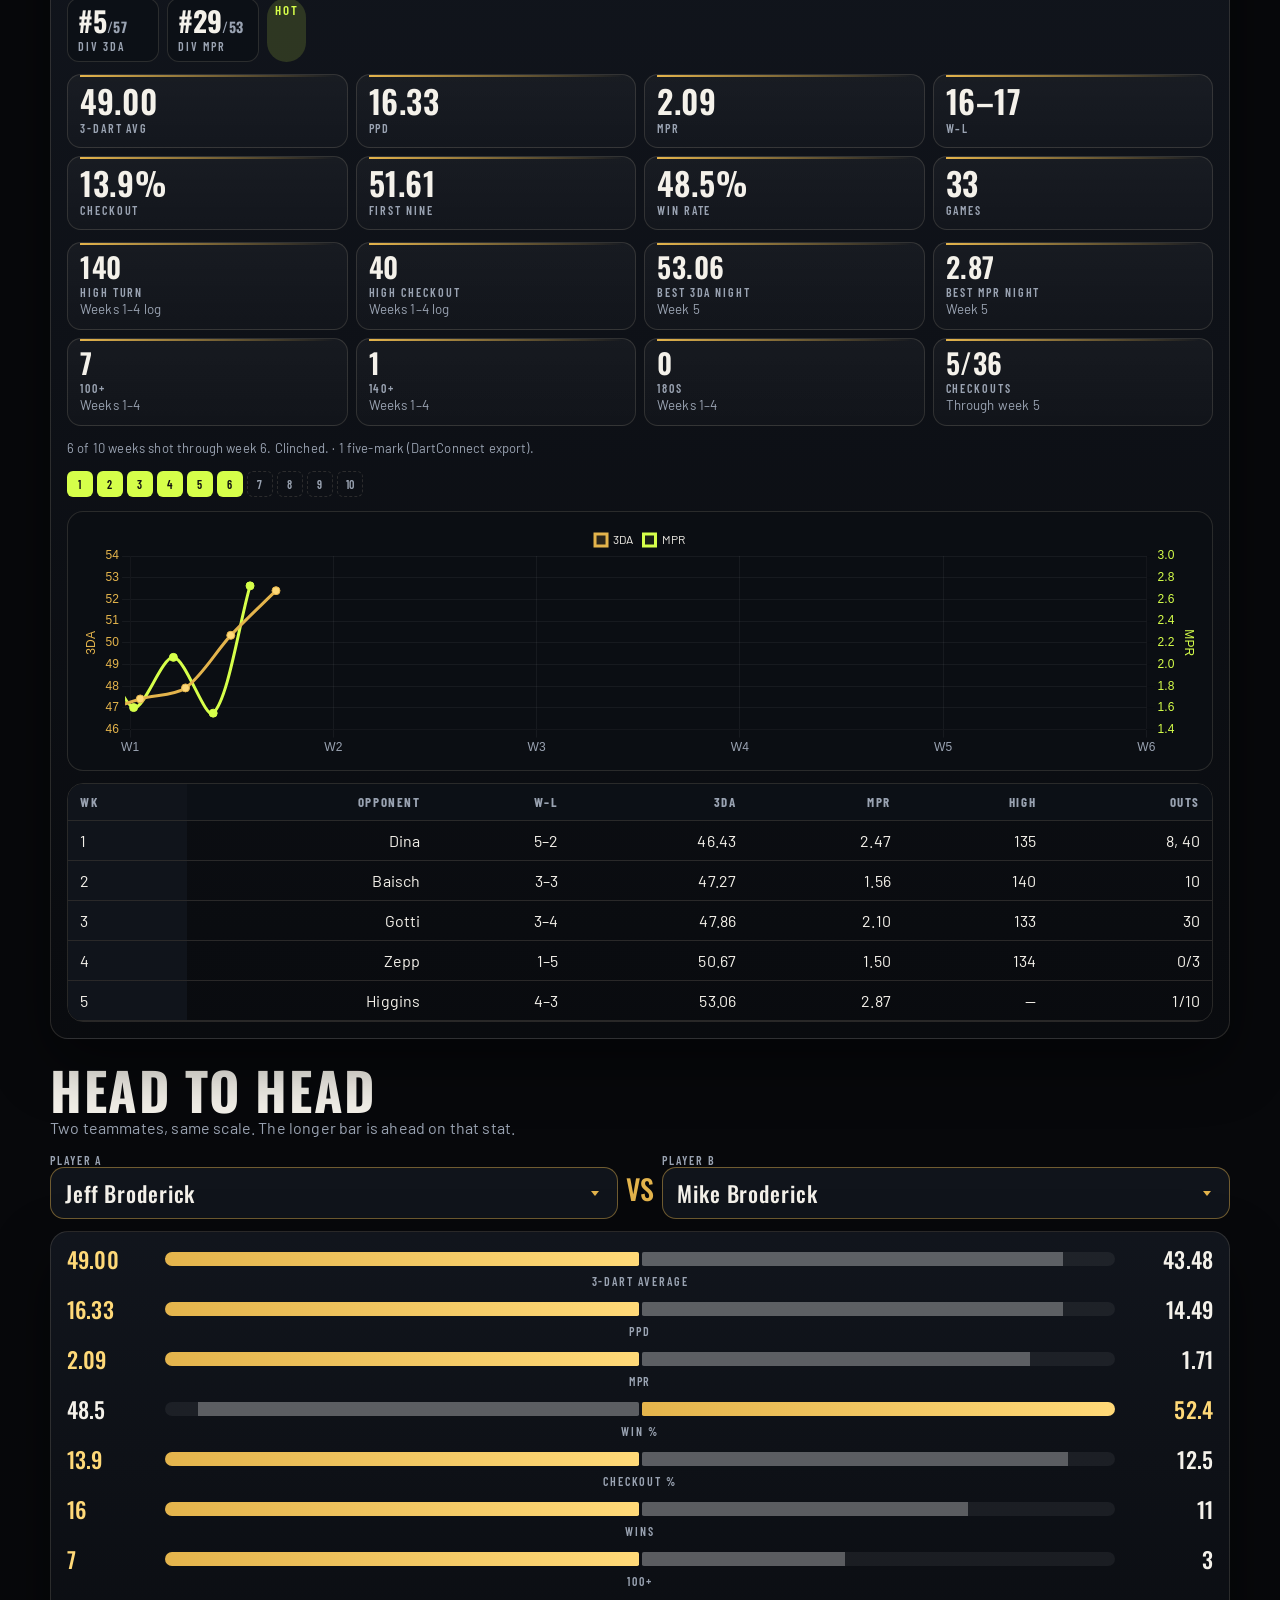
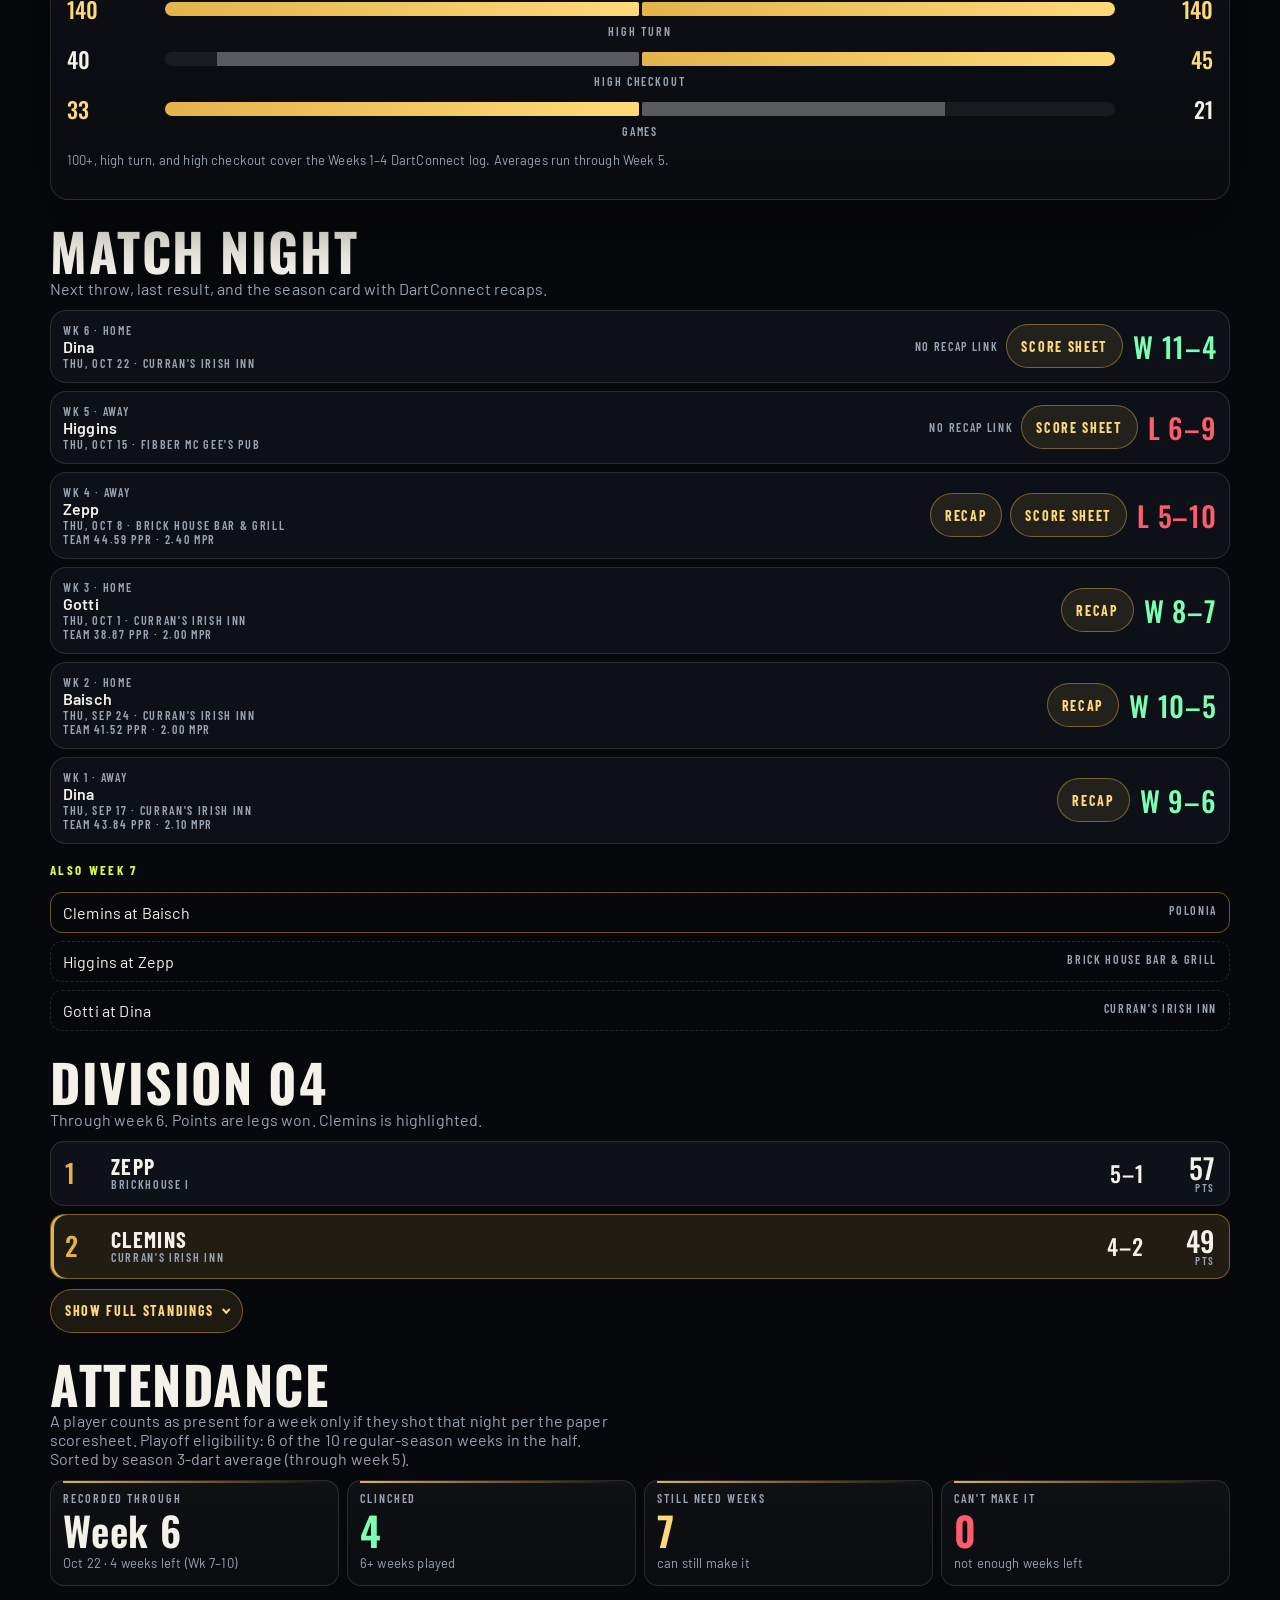
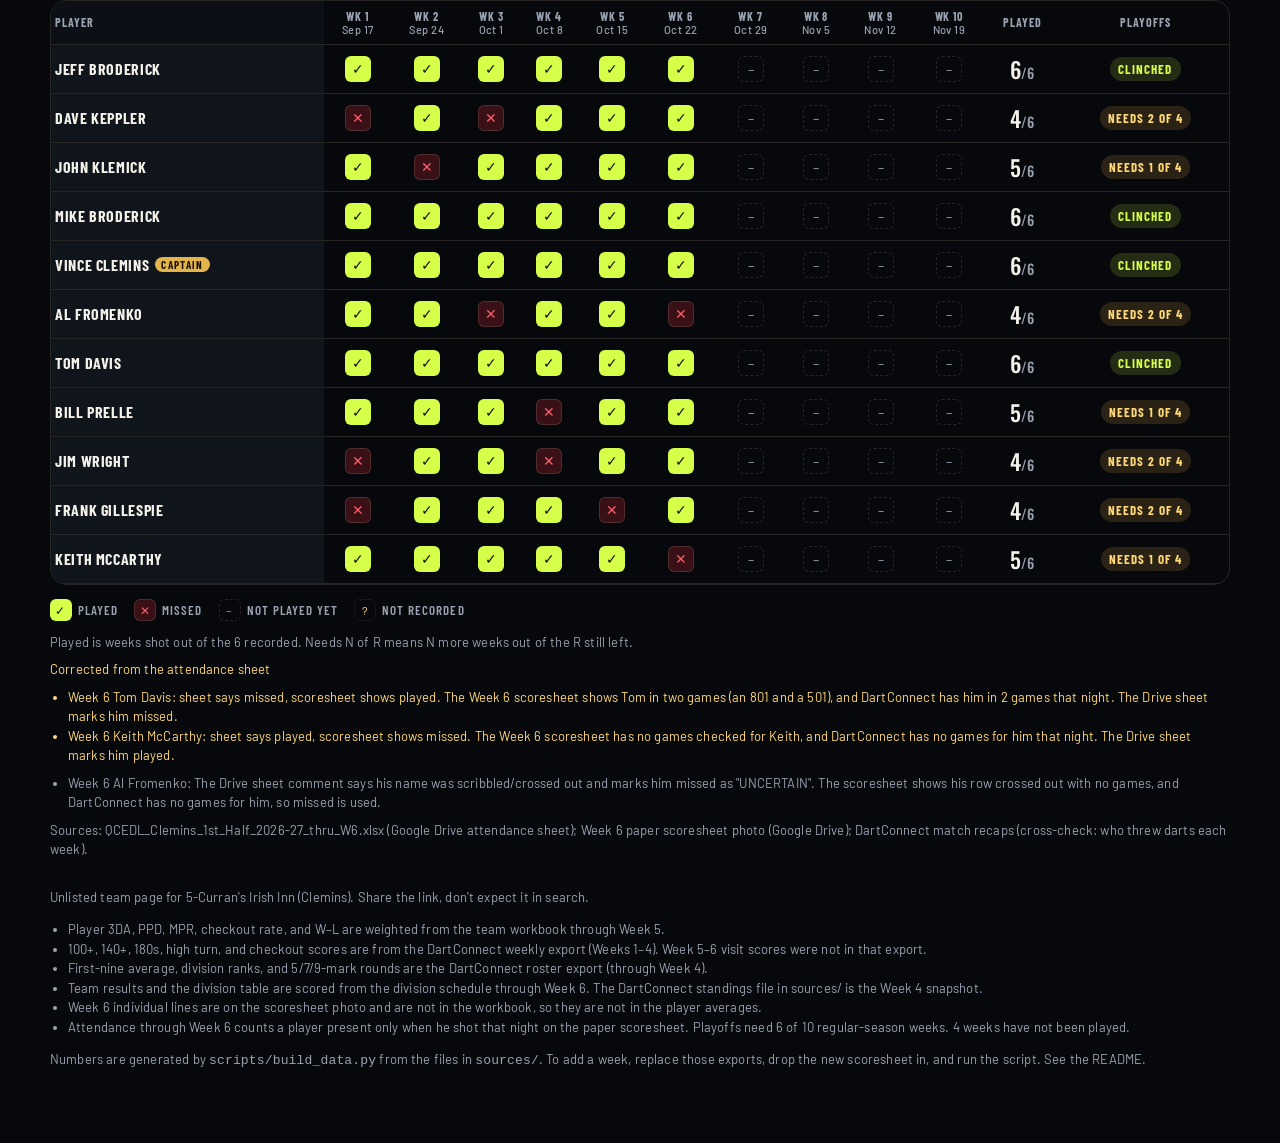
==== commit 5201b76b: "Add the Week 7 Polonia scouting report. The page reads data/scouting.json, so the next opponent is a" ====
--- a/index.html
+++ b/index.html
@@ -40,6 +40,7 @@
       <a href="#player">Player</a>
       <a href="#compare">Versus</a>
       <a href="#night">Night</a>
+      <a href="scout.html">Scout</a>
       <a href="#standings">Table</a>
       <a href="#attendance">Attendance</a>
     </nav>
@@ -167,6 +168,7 @@
     <a href="#player">Player</a>
     <a href="#compare">Versus</a>
     <a href="#night">Night</a>
+    <a href="scout.html">Scout</a>
     <a href="#standings">Table</a>
     <a href="#attendance">Attend</a>
   </nav>
--- a/css/styles.css
+++ b/css/styles.css
@@ -103,6 +103,7 @@
   z-index: 0;
 }
 a { color: var(--brass-2); text-decoration-thickness: 1px; text-underline-offset: 3px; }
+a.brand { color: inherit; text-decoration: none; }
 button, select { font: inherit; color: inherit; }
 img { max-width: 100%; display: block; }
 .skip {
@@ -1056,6 +1057,164 @@
 .lightbox img { max-height: calc(100vh - 90px); margin: 8px auto; object-fit: contain; }
 .lightbox .frame { overflow: auto; }
 
+.scout-summary {
+  display: grid;
+  grid-template-columns: 1fr 1fr;
+  gap: 8px;
+  margin-top: 14px;
+}
+.scout-summary article,
+.scout-prev {
+  background: linear-gradient(180deg, rgba(255, 255, 255, 0.04), rgba(255, 255, 255, 0.02));
+  border: 1px solid var(--line);
+  border-radius: 14px;
+  padding: 10px 12px 12px;
+  position: relative;
+  overflow: hidden;
+}
+.scout-summary article::after,
+.scout-prev::after {
+  content: "";
+  position: absolute;
+  left: 12px;
+  right: 12px;
+  top: 0;
+  height: 2px;
+  background: linear-gradient(90deg, var(--brass), transparent);
+}
+.scout-summary .lbl { margin-top: 0; margin-bottom: 6px; }
+.scout-summary .num,
+.scout-prev strong {
+  font-family: var(--display);
+  font-weight: 600;
+  font-size: clamp(22px, 5.5vw, 34px);
+  line-height: 1;
+  letter-spacing: 0.02em;
+}
+.scout-summary .sub,
+.scout-prev p {
+  margin: 6px 0 0;
+  color: var(--muted);
+  font-size: 13px;
+  line-height: 1.35;
+}
+.scout-prev { margin-top: 12px; }
+.scout-prev .lbl { margin-top: 0; }
+.scout-block { margin-top: 26px; }
+.scout-block h2 {
+  margin: 0 0 8px;
+  font-family: var(--display);
+  font-size: clamp(28px, 7vw, 44px);
+  letter-spacing: 0.03em;
+  line-height: 0.95;
+}
+.scout-block .intro { margin: 0 0 10px; color: var(--muted); }
+.scout-scroll { display: none; }
+.scout-table {
+  width: 100%;
+  border-collapse: collapse;
+}
+.scout-table th,
+.scout-table td {
+  padding: 8px 10px;
+  text-align: right;
+  border-bottom: 1px solid var(--line);
+  vertical-align: top;
+  white-space: nowrap;
+}
+.scout-table th {
+  font-family: var(--cond);
+  letter-spacing: 0.08em;
+  text-transform: uppercase;
+  font-size: 12px;
+  color: var(--muted);
+  font-weight: 700;
+  background: #0c1016;
+  position: sticky;
+  top: 0;
+}
+.scout-table th:first-child,
+.scout-table td:first-child {
+  text-align: left;
+  position: sticky;
+  left: 0;
+  background: #10141b;
+  z-index: 1;
+}
+.scout-table th:first-child { z-index: 2; background: #0c1016; }
+.scout-table tr.us td { background: rgba(228, 180, 76, 0.12); }
+.scout-table tr.them td { background: rgba(255, 51, 68, 0.08); }
+.scout-table tr.us td:first-child,
+.scout-table tr.them td:first-child { box-shadow: inset 3px 0 0 var(--brass); }
+.scout-table tr.them td:first-child { box-shadow: inset 3px 0 0 var(--loss); }
+.scout-table .name {
+  font-family: var(--cond);
+  font-size: 16px;
+  letter-spacing: 0.03em;
+  text-transform: uppercase;
+  font-weight: 700;
+}
+.scout-mobile { display: grid; gap: 8px; }
+.scout-row {
+  padding: 12px;
+  border-radius: 16px;
+  border: 1px solid var(--line);
+  background: rgba(16, 20, 27, 0.88);
+}
+.scout-row.us { border-color: var(--line-strong); box-shadow: inset 3px 0 0 var(--brass); }
+.scout-row.them { box-shadow: inset 3px 0 0 var(--loss); }
+.scout-row h3 {
+  margin: 0;
+  font-family: var(--cond);
+  font-size: 22px;
+  letter-spacing: 0.04em;
+  text-transform: uppercase;
+  line-height: 1.1;
+}
+.scout-row dl {
+  display: grid;
+  grid-template-columns: 1fr 1fr;
+  gap: 8px 12px;
+  margin: 10px 0 0;
+}
+.scout-row dt {
+  color: var(--muted);
+  font-family: var(--cond);
+  letter-spacing: 0.08em;
+  text-transform: uppercase;
+  font-size: 11px;
+}
+.scout-row dd {
+  margin: 2px 0 0;
+  font-family: var(--display);
+  font-size: 18px;
+  line-height: 1.1;
+}
+.scout-notes { margin: 10px 0 0; color: var(--muted); font-size: 13px; line-height: 1.5; }
+.scout-notes p { margin: 0 0 8px; }
+.scout-list { margin: 0; padding: 0; list-style: none; display: grid; gap: 8px; }
+.scout-list li {
+  padding: 10px 12px;
+  border-radius: 12px;
+  border: 1px solid var(--line);
+  background: rgba(16, 20, 27, 0.72);
+  line-height: 1.45;
+}
+.scout-group { margin-top: 14px; }
+.scout-group h3 {
+  margin: 0 0 8px;
+  font-family: var(--cond);
+  letter-spacing: 0.12em;
+  text-transform: uppercase;
+  font-size: 14px;
+  color: var(--brass-2);
+}
+.tone-win { color: var(--win); }
+.tone-loss { color: var(--loss); }
+.form-hot { color: var(--green); }
+.form-cold { color: var(--loss); }
+.form-steady { color: var(--ice); }
+
 footer.colophon {
   margin-top: 28px;
   padding-bottom: 12px;
@@ -1072,7 +1231,7 @@
   bottom: 0;
   z-index: 40;
   display: grid;
-  grid-template-columns: repeat(6, minmax(0, 1fr));
+  grid-template-columns: repeat(7, minmax(0, 1fr));
   gap: 0;
   background: rgba(7, 8, 11, 0.94);
   border-top: 1px solid var(--line);
@@ -1118,6 +1277,9 @@
   }
   .tiles, .bests { grid-template-columns: repeat(4, 1fr); }
   .att-summary { grid-template-columns: repeat(4, 1fr); }
+  .scout-summary { grid-template-columns: repeat(5, 1fr); }
+  .scout-mobile { display: none; }
+  .scout-scroll { display: block; overflow-x: auto; border: 1px solid var(--line); border-radius: 16px; margin-top: 8px; }
   .att-cards { display: none; }
   .att-table-wrap { display: block; overflow-x: auto; margin-top: 14px; }
   .cards { display: none; }
